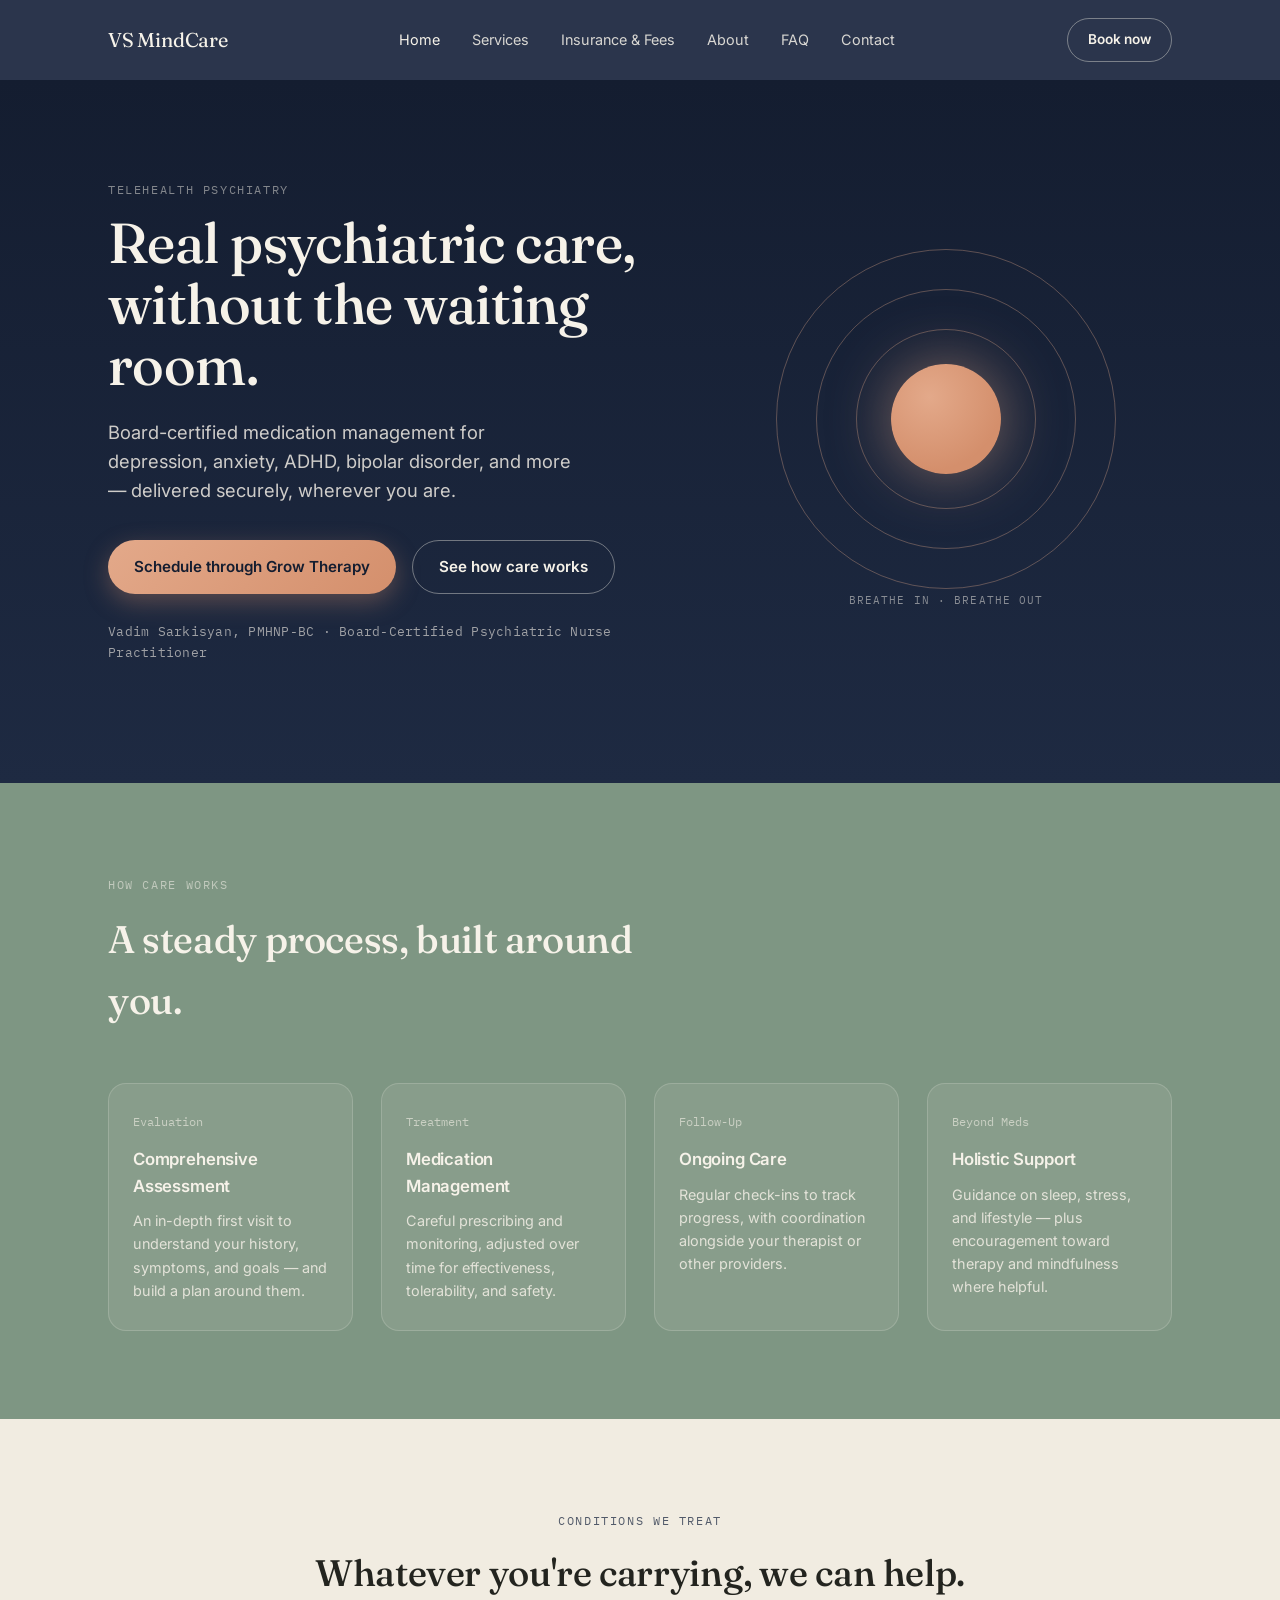
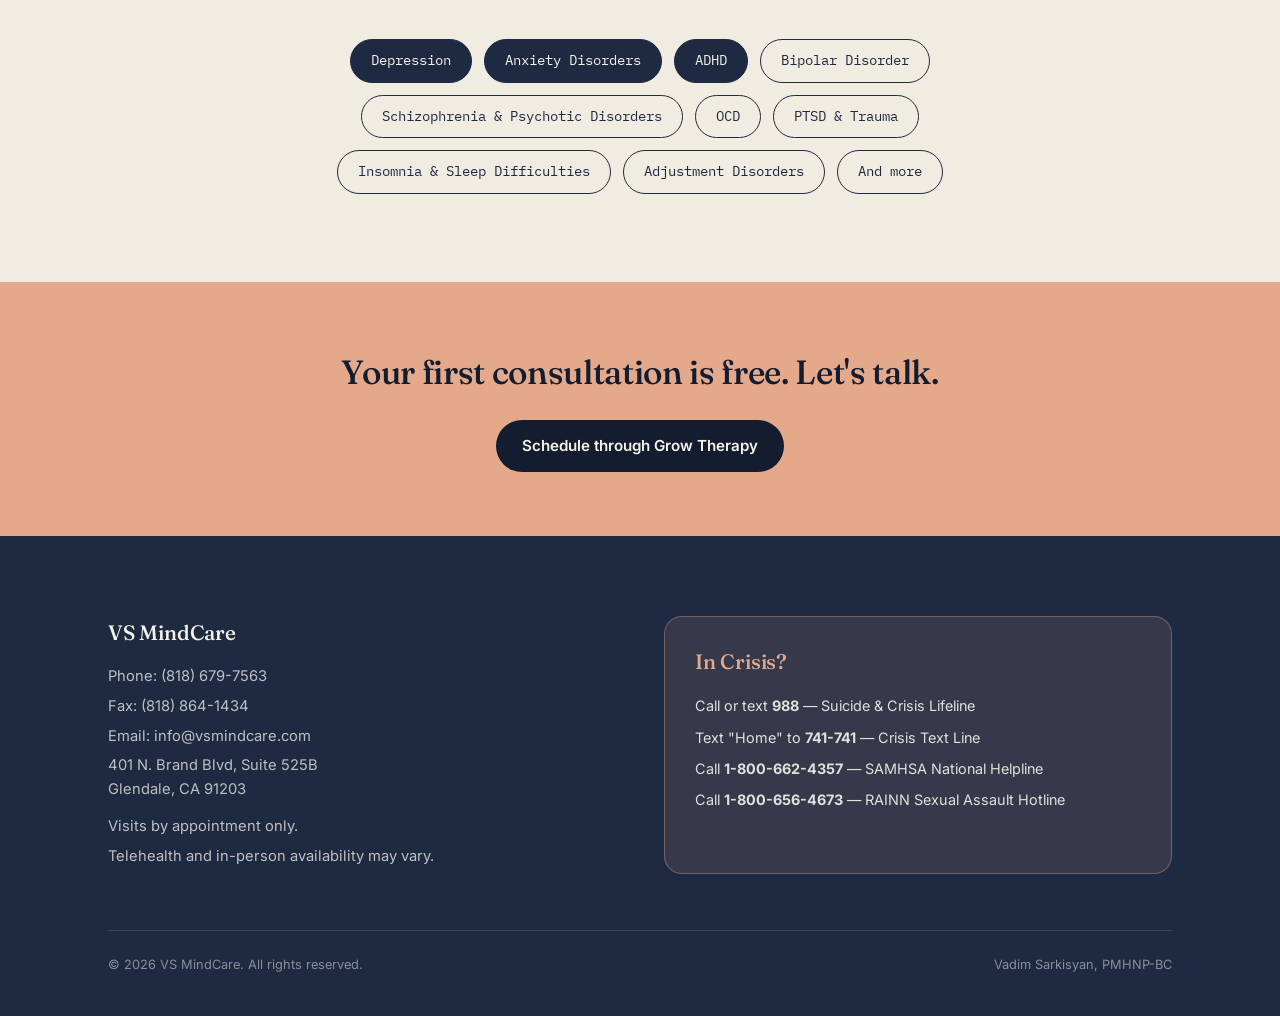
==== index.html @ 126676f8 "Label office email address" ====
<!DOCTYPE html>
<html lang="en">
<head>
<meta charset="UTF-8">
<meta name="viewport" content="width=device-width, initial-scale=1.0">
<title>VS MindCare | Telehealth Psychiatry with Vadim Sarkisyan, PMHNP-BC</title>
<meta name="description" content="Board-certified psychiatric care via telehealth. Medication management for depression, anxiety, ADHD, and bipolar disorder with Vadim Sarkisyan, PMHNP-BC.">
<link rel="preconnect" href="https://fonts.googleapis.com">
<link rel="preconnect" href="https://fonts.gstatic.com" crossorigin>
<link href="https://fonts.googleapis.com/css2?family=Fraunces:opsz,wght@9..144,300;9..144,400;9..144,500;9..144,600&family=Inter:wght@400;500;600&family=IBM+Plex+Mono:wght@400;500&display=swap" rel="stylesheet">
<link rel="stylesheet" href="style.css">
</head>
<body>

<header>
  <nav class="wrap">
    <a href="index.html" class="logo">VS MindCare</a>
    <ul class="nav-links">
      <li><a href="index.html" class="active">Home</a></li>
      <li><a href="services.html">Services</a></li>
      <li><a href="insurance.html">Insurance &amp; Fees</a></li>
      <li><a href="about.html">About</a></li>
      <li><a href="faq.html">FAQ</a></li>
      <li><a href="contact.html">Contact</a></li>
    </ul>
    <div class="nav-cta">
      <a href="https://growtherapy.com/provider/cqn00bst01gd/vadim-sarkisyan" target="_blank" rel="noopener noreferrer" class="btn btn-ghost" style="padding:10px 20px;font-size:0.85rem;">Book now</a>
      <button class="nav-toggle" aria-label="Toggle menu">☰</button>
    </div>
  </nav>
  <div class="mobile-nav">
    <a href="index.html">Home</a>
    <a href="services.html">Services</a>
    <a href="insurance.html">Insurance &amp; Fees</a>
    <a href="about.html">About</a>
    <a href="faq.html">FAQ</a>
    <a href="contact.html">Contact</a>
  </div>
</header>

<section class="hero">
  <div class="wrap">
    <div>
      <span class="eyebrow" style="color:rgba(246,242,233,0.65);">Telehealth Psychiatry</span>
      <h1>Real psychiatric care, without the waiting room.</h1>
      <p class="sub">Board-certified medication management for depression, anxiety, ADHD, bipolar disorder, and more — delivered securely, wherever you are.</p>
      <div class="cta-row">
        <a href="https://growtherapy.com/provider/cqn00bst01gd/vadim-sarkisyan" target="_blank" rel="noopener noreferrer" class="btn btn-primary">Schedule through Grow Therapy</a>
        <a href="services.html" class="btn btn-ghost">See how care works</a>
      </div>
      <div class="credential-line">Vadim Sarkisyan, PMHNP-BC · Board-Certified Psychiatric Nurse Practitioner</div>
    </div>
    <div class="breathe-wrap">
      <div class="breathe-ring r3"></div>
      <div class="breathe-ring r2"></div>
      <div class="breathe-ring r1"></div>
      <div class="breathe-core"></div>
      <div class="breathe-label">Breathe in · Breathe out</div>
    </div>
  </div>
</section>

<section class="services">
  <div class="wrap">
    <span class="eyebrow">How Care Works</span>
    <h2>A steady process, built around you.</h2>
    <div class="service-grid">
      <div class="service-card">
        <span class="num">Evaluation</span>
        <h3>Comprehensive Assessment</h3>
        <p>An in-depth first visit to understand your history, symptoms, and goals — and build a plan around them.</p>
      </div>
      <div class="service-card">
        <span class="num">Treatment</span>
        <h3>Medication Management</h3>
        <p>Careful prescribing and monitoring, adjusted over time for effectiveness, tolerability, and safety.</p>
      </div>
      <div class="service-card">
        <span class="num">Follow-Up</span>
        <h3>Ongoing Care</h3>
        <p>Regular check-ins to track progress, with coordination alongside your therapist or other providers.</p>
      </div>
      <div class="service-card">
        <span class="num">Beyond Meds</span>
        <h3>Holistic Support</h3>
        <p>Guidance on sleep, stress, and lifestyle — plus encouragement toward therapy and mindfulness where helpful.</p>
      </div>
    </div>
  </div>
</section>

<section class="conditions">
  <div class="wrap">
    <span class="eyebrow">Conditions We Treat</span>
    <h2>Whatever you're carrying, we can help.</h2>
    <div class="pill-cloud">
      <span class="pill filled">Depression</span>
      <span class="pill filled">Anxiety Disorders</span>
      <span class="pill filled">ADHD</span>
      <span class="pill">Bipolar Disorder</span>
      <span class="pill">Schizophrenia &amp; Psychotic Disorders</span>
      <span class="pill">OCD</span>
      <span class="pill">PTSD &amp; Trauma</span>
      <span class="pill">Insomnia &amp; Sleep Difficulties</span>
      <span class="pill">Adjustment Disorders</span>
      <span class="pill">And more</span>
    </div>
  </div>
</section>

<section class="cta-banner">
  <div class="wrap">
    <h2>Your first consultation is free. Let's talk.</h2>
    <a href="https://growtherapy.com/provider/cqn00bst01gd/vadim-sarkisyan" target="_blank" rel="noopener noreferrer" class="btn btn-primary" style="background:var(--indigo-deep);color:var(--cream);box-shadow:none;">Schedule through Grow Therapy</a>
  </div>
</section>

<footer>
  <div class="wrap">
    <div class="footer-grid">
      <div>
        <h3>VS MindCare</h3>
        <p>Phone: (818) 679-7563</p>
        <p>Fax: (818) 864-1434</p>
        <p>Email: info@vsmindcare.com</p>
        <p>401 N. Brand Blvd, Suite 525B<br>Glendale, CA 91203</p>
        <p style="margin-top:14px;">Visits by appointment only.</p>
        <p>Telehealth and in-person availability may vary.</p>
      </div>
      <div class="crisis-box">
        <h3>In Crisis?</h3>
        <p>Call or text <strong>988</strong> — Suicide &amp; Crisis Lifeline</p>
        <p>Text "Home" to <strong>741-741</strong> — Crisis Text Line</p>
        <p>Call <strong>1-800-662-4357</strong> — SAMHSA National Helpline</p>
        <p>Call <strong>1-800-656-4673</strong> — RAINN Sexual Assault Hotline</p>
      </div>
    </div>
    <div class="footer-bottom">
      <span>© 2026 VS MindCare. All rights reserved.</span>
      <span>Vadim Sarkisyan, PMHNP-BC</span>
    </div>
  </div>
</footer>

<script src="script.js?v=2"></script>
</body>
</html>
---- style.css ----
/* ===========================
   VS MindCare — shared styles
   =========================== */
:root{
  --indigo:#1E2A42;
  --indigo-deep:#141D30;
  --sage:#7E9683;
  --sage-light:#A9C1AE;
  --sand:#F1ECE1;
  --sand-deep:#E7DFCF;
  --peach:#E3A98A;
  --peach-deep:#D48F6C;
  --ink:#23241F;
  --cream:#F6F2E9;
  --serif:'Fraunces', serif;
  --sans:'Inter', sans-serif;
  --mono:'IBM Plex Mono', monospace;
}
*{margin:0;padding:0;box-sizing:border-box;}
html{scroll-behavior:smooth;}
body{font-family:var(--sans);color:var(--ink);background:var(--sand);line-height:1.6;}
img{max-width:100%;display:block;}
a{color:inherit;}
.eyebrow{font-family:var(--mono);font-size:0.72rem;letter-spacing:0.14em;text-transform:uppercase;opacity:0.75;margin-bottom:14px;display:inline-block;}
h1,h2,h3{font-family:var(--serif);font-weight:500;letter-spacing:-0.01em;}
.wrap{max-width:1120px;margin:0 auto;padding:0 28px;}
.page-hero{padding:64px 0 56px;background:linear-gradient(180deg,var(--indigo-deep) 0%,var(--indigo) 100%);color:var(--cream);}
.page-hero h1{font-size:clamp(2rem,4vw,2.8rem);margin-bottom:14px;}
.page-hero p{color:rgba(246,242,233,0.8);max-width:560px;}

.btn{display:inline-flex;align-items:center;gap:8px;font-family:var(--sans);font-weight:600;font-size:0.95rem;padding:14px 26px;border-radius:100px;border:none;cursor:pointer;text-decoration:none;transition:transform 0.2s ease, box-shadow 0.2s ease;}
.btn:hover{transform:translateY(-2px);}
.btn:focus-visible{outline:3px solid var(--sage-light);outline-offset:3px;}
.btn-primary{background:linear-gradient(135deg,var(--peach),var(--peach-deep));color:var(--indigo-deep);box-shadow:0 8px 24px rgba(212,143,108,0.35);}
.btn-ghost{background:transparent;border:1.5px solid rgba(246,242,233,0.4);color:var(--cream);}
.btn-ghost:hover{border-color:var(--cream);}
.btn-ghost-dark{background:transparent;border:1.5px solid var(--indigo);color:var(--indigo);}

/* ---------- NAV ---------- */
header{position:sticky;top:0;z-index:50;background:rgba(30,42,66,0.94);backdrop-filter:blur(10px);}
nav.wrap{display:flex;align-items:center;justify-content:space-between;padding:18px 28px;}
.logo{font-family:var(--serif);font-size:1.25rem;color:var(--cream);letter-spacing:-0.01em;text-decoration:none;}
.nav-links{display:flex;gap:32px;list-style:none;font-size:0.9rem;color:var(--cream);}
.nav-links a{opacity:0.85;transition:opacity 0.2s;text-decoration:none;}
.nav-links a:hover,.nav-links a.active{opacity:1;}
.nav-cta{display:flex;align-items:center;gap:20px;}
.nav-toggle{display:none;background:none;border:none;color:var(--cream);font-size:1.6rem;cursor:pointer;}
.mobile-nav{display:none;flex-direction:column;gap:0;background:var(--indigo-deep);}
.mobile-nav.open{display:flex;}
.mobile-nav a{color:var(--cream);text-decoration:none;padding:14px 28px;border-top:1px solid rgba(246,242,233,0.1);font-size:0.95rem;}
@media (max-width:820px){.nav-links{display:none;}.nav-toggle{display:block;}}

/* ---------- HERO (home) ---------- */
.hero{background:linear-gradient(180deg,var(--indigo-deep) 0%,var(--indigo) 100%);color:var(--cream);padding:96px 0 120px;position:relative;overflow:hidden;}
.hero .wrap{display:grid;grid-template-columns:1.1fr 0.9fr;gap:60px;align-items:center;}
.hero h1{font-size:clamp(2.4rem,4.4vw,3.6rem);line-height:1.08;margin-bottom:22px;}
.hero p.sub{font-size:1.15rem;color:rgba(246,242,233,0.82);max-width:480px;margin-bottom:34px;}
.hero .cta-row{display:flex;gap:16px;flex-wrap:wrap;margin-bottom:28px;}
.credential-line{font-family:var(--mono);font-size:0.8rem;color:rgba(246,242,233,0.6);letter-spacing:0.02em;}
.breathe-wrap{position:relative;height:380px;display:flex;align-items:center;justify-content:center;}
.breathe-ring{position:absolute;border-radius:50%;border:1px solid rgba(227,169,138,0.35);animation:breathe 8s ease-in-out infinite;}
.breathe-ring.r1{width:180px;height:180px;}
.breathe-ring.r2{width:260px;height:260px;animation-delay:0.4s;}
.breathe-ring.r3{width:340px;height:340px;animation-delay:0.8s;}
.breathe-core{width:110px;height:110px;border-radius:50%;background:radial-gradient(circle at 35% 30%,var(--peach),var(--peach-deep) 70%);box-shadow:0 0 60px rgba(227,169,138,0.5);animation:core-pulse 8s ease-in-out infinite;position:relative;z-index:2;}
.breathe-label{position:absolute;bottom:0;left:50%;transform:translateX(-50%);font-family:var(--mono);font-size:0.7rem;letter-spacing:0.1em;color:rgba(246,242,233,0.5);text-transform:uppercase;}
@keyframes breathe{0%,100%{transform:scale(0.9);opacity:0.5;}50%{transform:scale(1.08);opacity:1;}}
@keyframes core-pulse{0%,100%{transform:scale(0.92);}50%{transform:scale(1.05);}}
@media (prefers-reduced-motion:reduce){.breathe-ring,.breathe-core{animation:none;}}
@media (max-width:900px){.hero .wrap{grid-template-columns:1fr;}.breathe-wrap{height:260px;order:-1;}}

/* ---------- SERVICES ---------- */
.services{background:var(--sage);color:var(--cream);padding:88px 0;}
.services .eyebrow{color:rgba(246,242,233,0.75);}
.services h2{font-size:clamp(1.8rem,3vw,2.4rem);max-width:560px;margin-bottom:52px;}
.service-grid{display:grid;grid-template-columns:repeat(4,1fr);gap:28px;}
.service-card{background:rgba(246,242,233,0.08);border:1px solid rgba(246,242,233,0.18);border-radius:18px;padding:28px 24px;}
.service-card .num{font-family:var(--mono);font-size:0.75rem;opacity:0.6;margin-bottom:14px;display:block;}
.service-card h3{font-size:1.05rem;font-weight:600;font-family:var(--sans);margin-bottom:10px;}
.service-card p{font-size:0.9rem;color:rgba(246,242,233,0.82);}
@media (max-width:900px){.service-grid{grid-template-columns:1fr 1fr;}}
@media (max-width:560px){.service-grid{grid-template-columns:1fr;}}

/* ---------- CONDITIONS ---------- */
.conditions{padding:88px 0;text-align:center;}
.conditions .eyebrow{color:var(--indigo);}
.conditions h2{font-size:clamp(1.8rem,3vw,2.3rem);margin-bottom:36px;}
.pill-cloud{display:flex;flex-wrap:wrap;gap:12px;justify-content:center;max-width:760px;margin:0 auto;}
.pill{font-family:var(--mono);font-size:0.85rem;padding:10px 20px;border-radius:100px;border:1px solid var(--indigo);color:var(--indigo);background:transparent;text-decoration:none;}
.pill.filled{background:var(--indigo);color:var(--cream);}

/* ---------- INSURANCE ---------- */
.insurance{background:var(--sand-deep);padding:88px 0;}
.insurance-grid{display:grid;grid-template-columns:1.3fr 1fr;gap:56px;align-items:start;}
.insurance h2{font-size:clamp(1.8rem,3vw,2.3rem);margin-bottom:18px;}
.insurance .eyebrow{color:var(--indigo);}
.insurance p.lead{max-width:480px;margin-bottom:32px;color:#4a4a42;}
.logo-grid{display:grid;grid-template-columns:repeat(4,1fr);gap:20px;align-items:center;margin-bottom:20px;}
.logo-grid img{filter:grayscale(1);opacity:0.7;transition:opacity 0.2s, filter 0.2s;}
.logo-grid img:hover{filter:none;opacity:1;}
.fee-card{background:var(--cream);border-radius:20px;padding:36px;box-shadow:0 10px 40px rgba(30,42,66,0.08);}
.fee-card h3{font-size:1.1rem;margin-bottom:22px;font-family:var(--serif);}
.fee-row{display:flex;justify-content:space-between;align-items:baseline;padding:12px 0;border-bottom:1px solid var(--sand-deep);}
.fee-row:last-child{border-bottom:none;}
.fee-label{font-size:0.9rem;color:#4a4a42;}
.fee-price{font-family:var(--mono);font-weight:500;color:var(--indigo);}
.verify-link{display:inline-block;margin-top:24px;font-size:0.9rem;font-weight:600;color:var(--peach-deep);text-decoration:underline;text-underline-offset:3px;}
@media (max-width:860px){.insurance-grid{grid-template-columns:1fr;}.logo-grid{grid-template-columns:repeat(4,1fr);}}

/* ---------- ABOUT ---------- */
.about{padding:96px 0;background:var(--sand);}
.about-grid{display:grid;grid-template-columns:0.8fr 1.2fr;gap:64px;align-items:start;}
.about-portrait{border-radius:22px;overflow:hidden;box-shadow:0 20px 50px rgba(30,42,66,0.15);}
.about h2{font-size:clamp(1.8rem,3vw,2.3rem);margin-bottom:8px;}
.about .eyebrow{color:var(--indigo);}
.about-intro{color:#4a4a42;margin-bottom:36px;max-width:560px;}
.timeline{border-left:2px solid var(--sage-light);padding-left:28px;}
.timeline-item{position:relative;margin-bottom:30px;}
.timeline-item::before{content:'';position:absolute;left:-33px;top:5px;width:10px;height:10px;border-radius:50%;background:var(--peach-deep);}
.timeline-date{font-family:var(--mono);font-size:0.78rem;color:var(--peach-deep);margin-bottom:4px;display:block;}
.timeline-item h4{font-family:var(--sans);font-weight:600;font-size:0.98rem;margin-bottom:4px;}
.timeline-item p{font-size:0.9rem;color:#4a4a42;}
.values-grid{display:grid;grid-template-columns:1fr 1fr;gap:20px;margin-top:44px;}
.value-card{padding:20px 0;border-top:1px solid var(--sand-deep);}
.value-card h4{font-size:0.95rem;font-family:var(--sans);font-weight:600;margin-bottom:6px;color:var(--indigo);}
.value-card p{font-size:0.85rem;color:#5a5a50;}
@media (max-width:900px){.about-grid{grid-template-columns:1fr;}.values-grid{grid-template-columns:1fr;}}

/* ---------- FAQ ---------- */
.faq{background:var(--indigo-deep);color:var(--cream);padding:88px 0;}
.faq .eyebrow{color:rgba(246,242,233,0.7);}
.faq h2{font-size:clamp(1.8rem,3vw,2.3rem);margin-bottom:40px;}
.faq-list{max-width:760px;}
.faq-item{border-bottom:1px solid rgba(246,242,233,0.15);}
.faq-question{width:100%;text-align:left;background:none;border:none;padding:22px 4px;font-size:1.02rem;font-weight:500;font-family:var(--sans);color:var(--cream);cursor:pointer;display:flex;justify-content:space-between;align-items:center;}
.faq-icon{font-size:1.3rem;color:var(--peach);transition:transform 0.25s ease;margin-left:16px;}
.faq-item.open .faq-icon{transform:rotate(45deg);}
.faq-answer{max-height:0;overflow:hidden;transition:max-height 0.3s ease;padding:0 4px;}
.faq-answer p{padding-bottom:22px;color:rgba(246,242,233,0.75);font-size:0.93rem;max-width:640px;}
.edit-flag{color:var(--peach);font-weight:600;}

/* ---------- CTA BANNER ---------- */
.cta-banner{background:var(--peach);color:var(--indigo-deep);padding:64px 0;text-align:center;}
.cta-banner h2{font-size:clamp(1.6rem,3vw,2.1rem);margin-bottom:20px;}

/* ---------- FOOTER / CRISIS ---------- */
footer{background:var(--indigo);color:var(--cream);padding:80px 0 40px;}
.footer-grid{display:grid;grid-template-columns:1fr 1fr;gap:48px;margin-bottom:56px;}
footer h3{font-family:var(--serif);font-size:1.3rem;margin-bottom:16px;}
footer p{font-size:0.92rem;color:rgba(246,242,233,0.75);margin-bottom:6px;}
.crisis-box{background:rgba(227,169,138,0.12);border:1px solid rgba(227,169,138,0.35);border-radius:18px;padding:28px 30px;}
.crisis-box h3{color:var(--peach);}
.crisis-box p{color:rgba(246,242,233,0.9);font-size:0.9rem;margin-bottom:8px;}
.footer-bottom{border-top:1px solid rgba(246,242,233,0.15);padding-top:24px;font-size:0.8rem;color:rgba(246,242,233,0.5);display:flex;justify-content:space-between;flex-wrap:wrap;gap:12px;}
@media (max-width:700px){.footer-grid{grid-template-columns:1fr;}}

/* ---------- CONTACT PAGE ---------- */
.contact-grid{display:grid;grid-template-columns:1fr 1fr;gap:48px;padding:88px 0;}
.contact-card{background:var(--cream);border-radius:20px;padding:36px;box-shadow:0 10px 40px rgba(30,42,66,0.08);}
.contact-card h3{font-family:var(--serif);margin-bottom:18px;}
.contact-card p{margin-bottom:10px;color:#4a4a42;}
@media (max-width:800px){.contact-grid{grid-template-columns:1fr;}}

.consultation-form{display:grid;gap:10px;margin-top:22px;}
.consultation-form label{font-size:0.86rem;font-weight:600;color:var(--indigo);margin-top:4px;}
.consultation-form input,.consultation-form select{width:100%;font:inherit;color:var(--ink);background:#fff;border:1px solid var(--sand-deep);border-radius:10px;padding:12px 14px;}
.consultation-form input:focus,.consultation-form select:focus{outline:3px solid rgba(126,150,131,0.25);border-color:var(--sage);}
.consultation-form .consent-row{display:flex;align-items:flex-start;gap:10px;font-weight:400;line-height:1.4;margin:8px 0;}
.consultation-form .consent-row input{width:auto;margin-top:4px;}
.consultation-form .btn{justify-self:start;margin-top:4px;}
.consultation-form .form-note{font-size:0.8rem;color:#5a5a50;margin-top:8px;}
.consultation-form .form-status{font-size:0.85rem;font-weight:600;color:var(--sage);min-height:1.3em;}
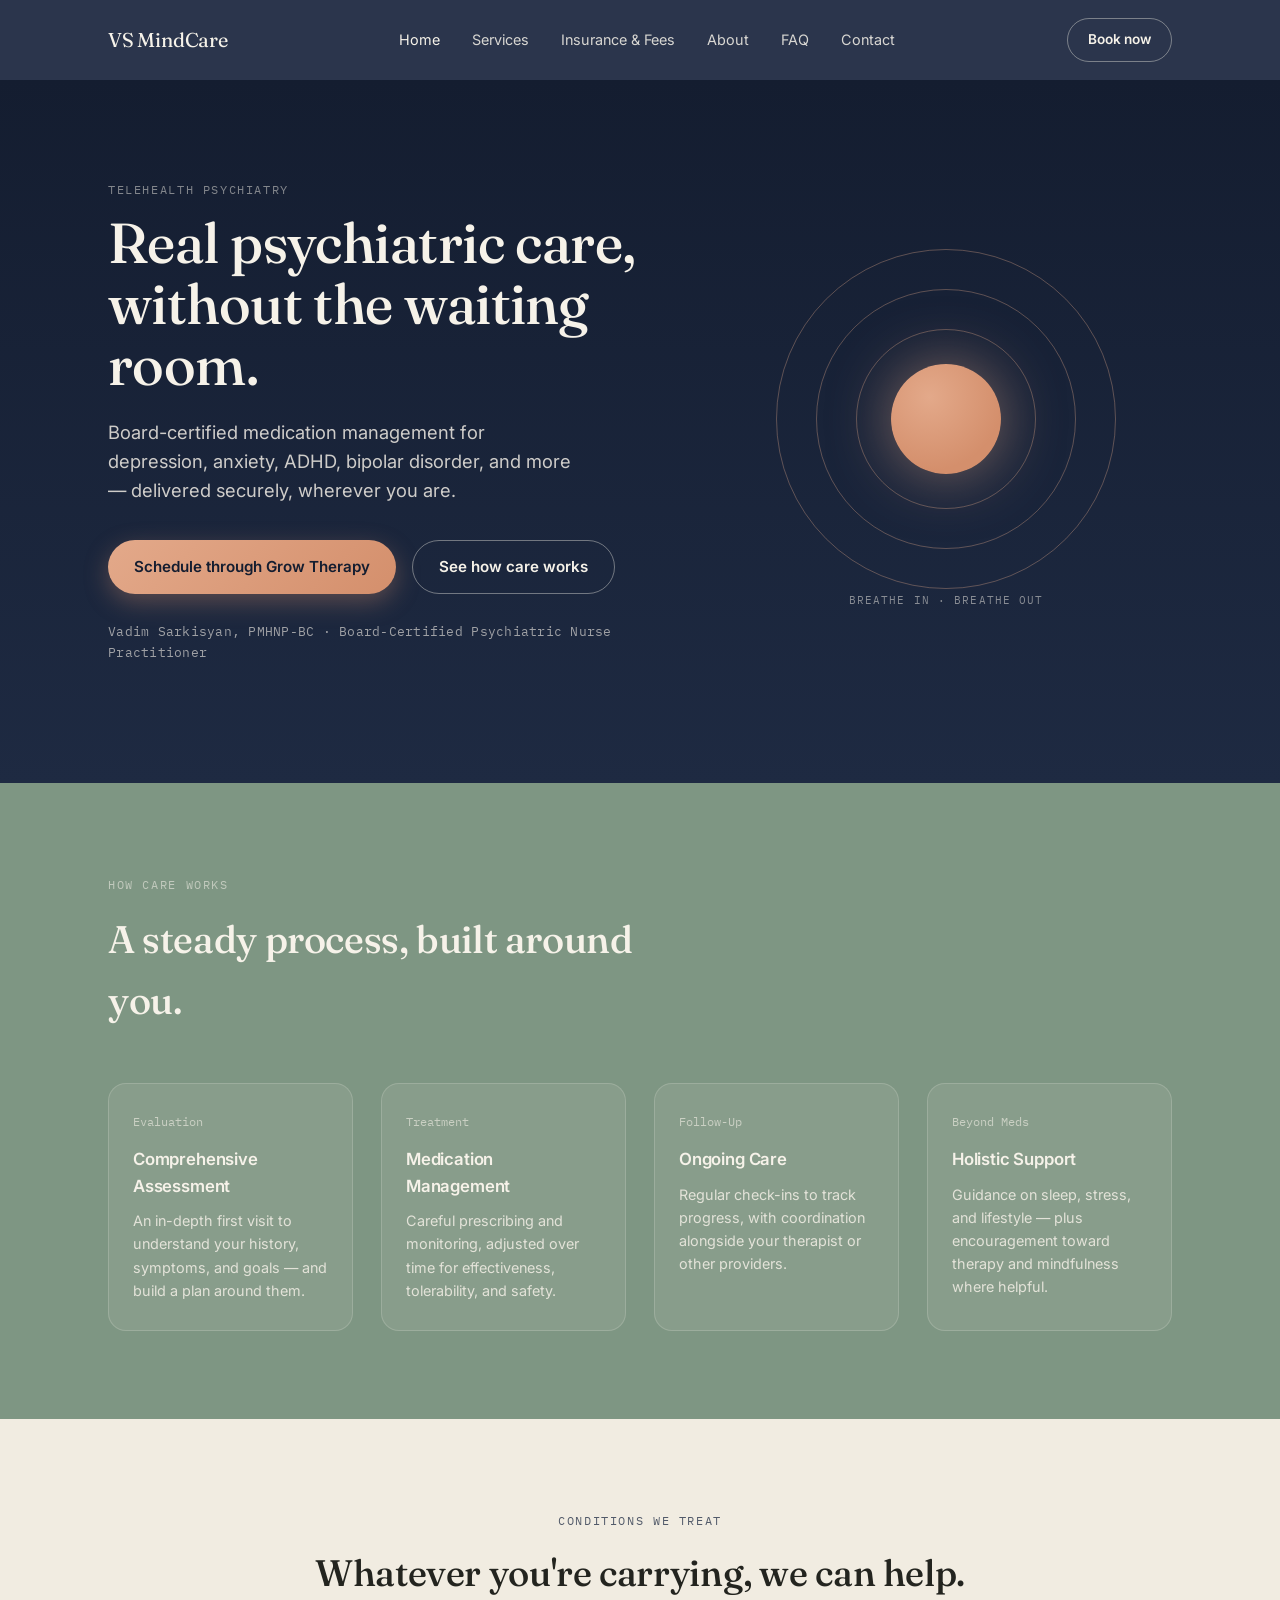
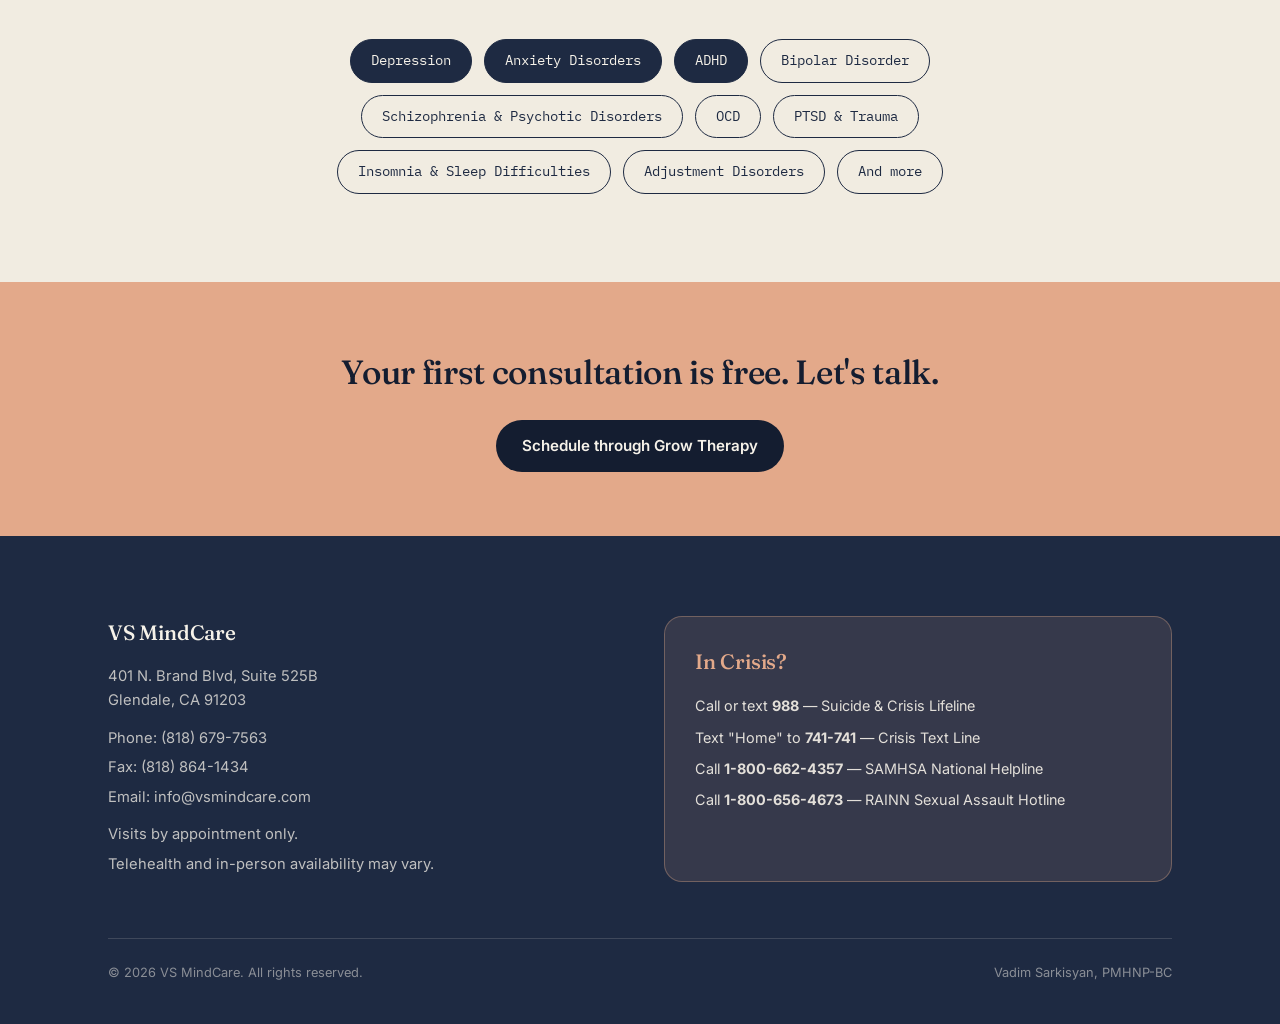
==== commit 635cd528: "Place office address first in footer" ====
--- a/index.html
+++ b/index.html
@@ -120,10 +120,10 @@
     <div class="footer-grid">
       <div>
         <h3>VS MindCare</h3>
-        <p>Phone: (818) 679-7563</p>
+        <p>401 N. Brand Blvd, Suite 525B<br>Glendale, CA 91203</p>
+        <p style="margin-top:14px;">Phone: (818) 679-7563</p>
         <p>Fax: (818) 864-1434</p>
         <p>Email: info@vsmindcare.com</p>
-        <p>401 N. Brand Blvd, Suite 525B<br>Glendale, CA 91203</p>
         <p style="margin-top:14px;">Visits by appointment only.</p>
         <p>Telehealth and in-person availability may vary.</p>
       </div>
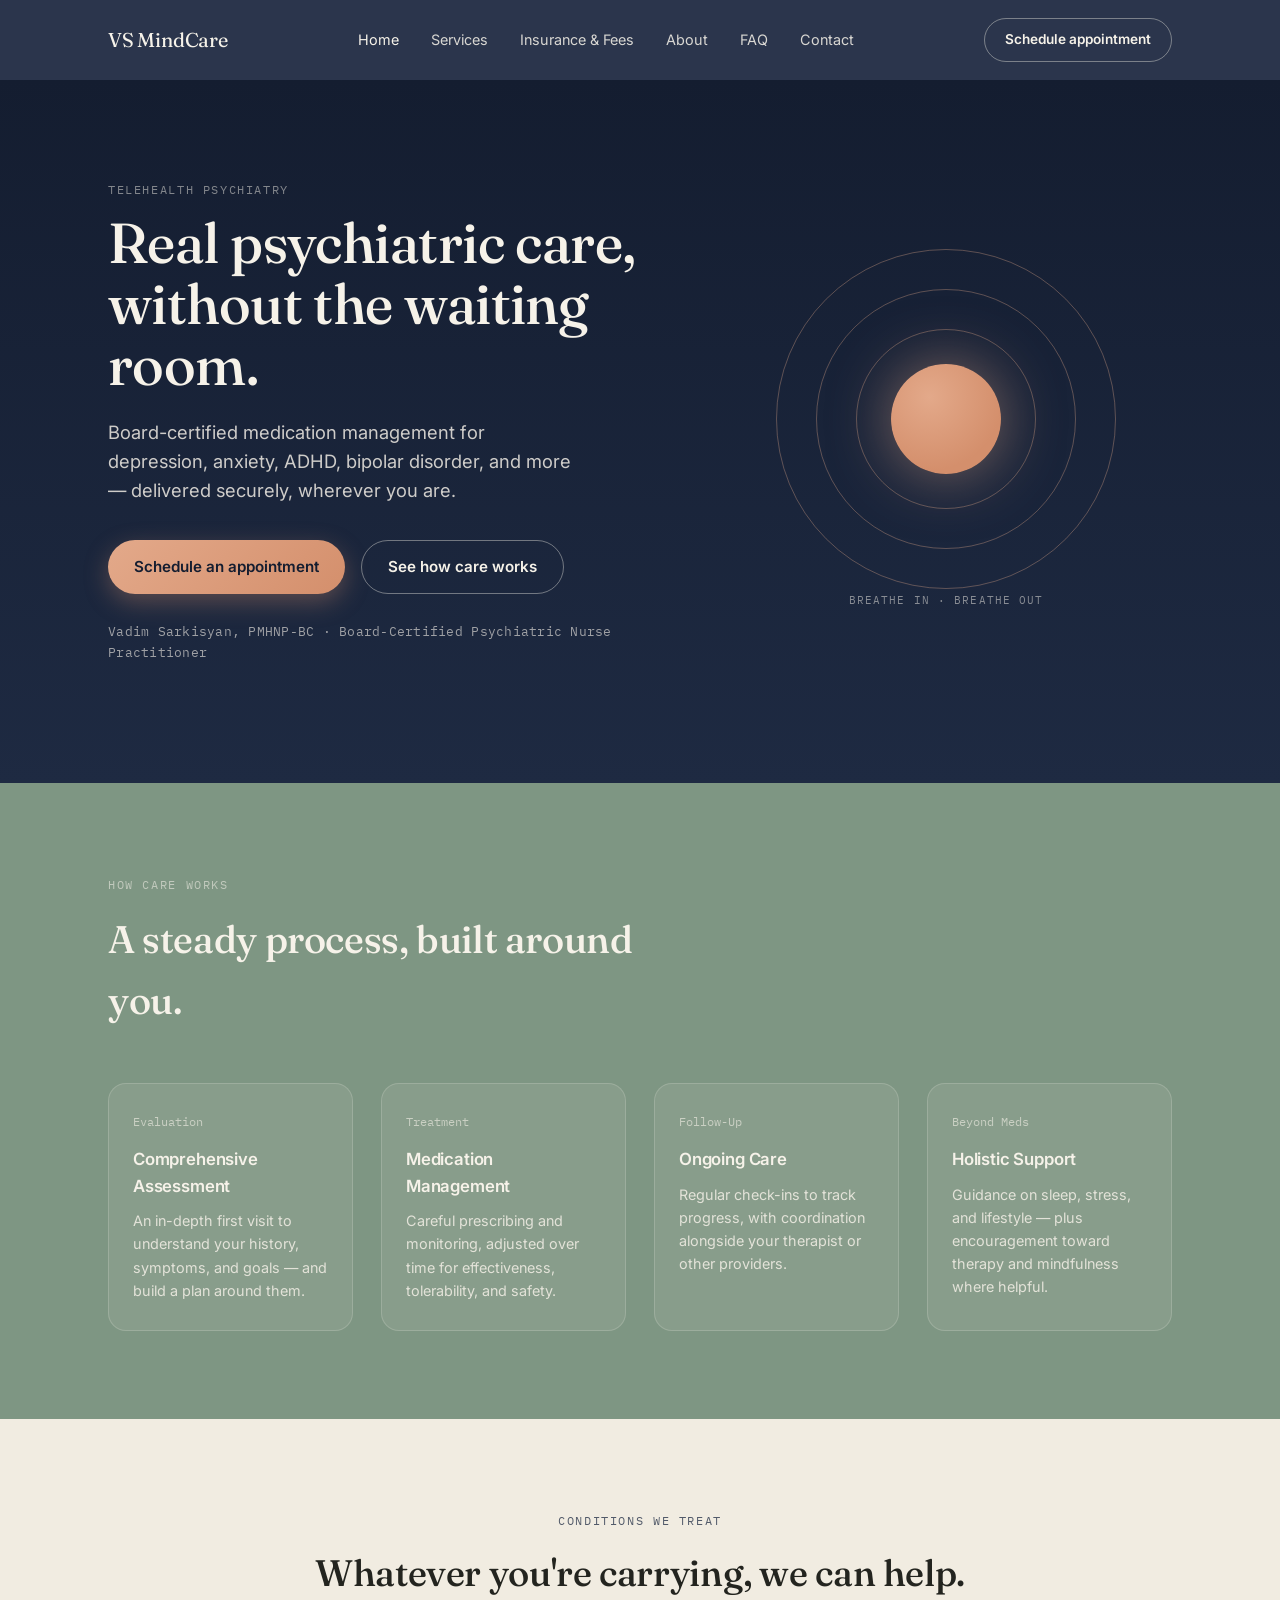
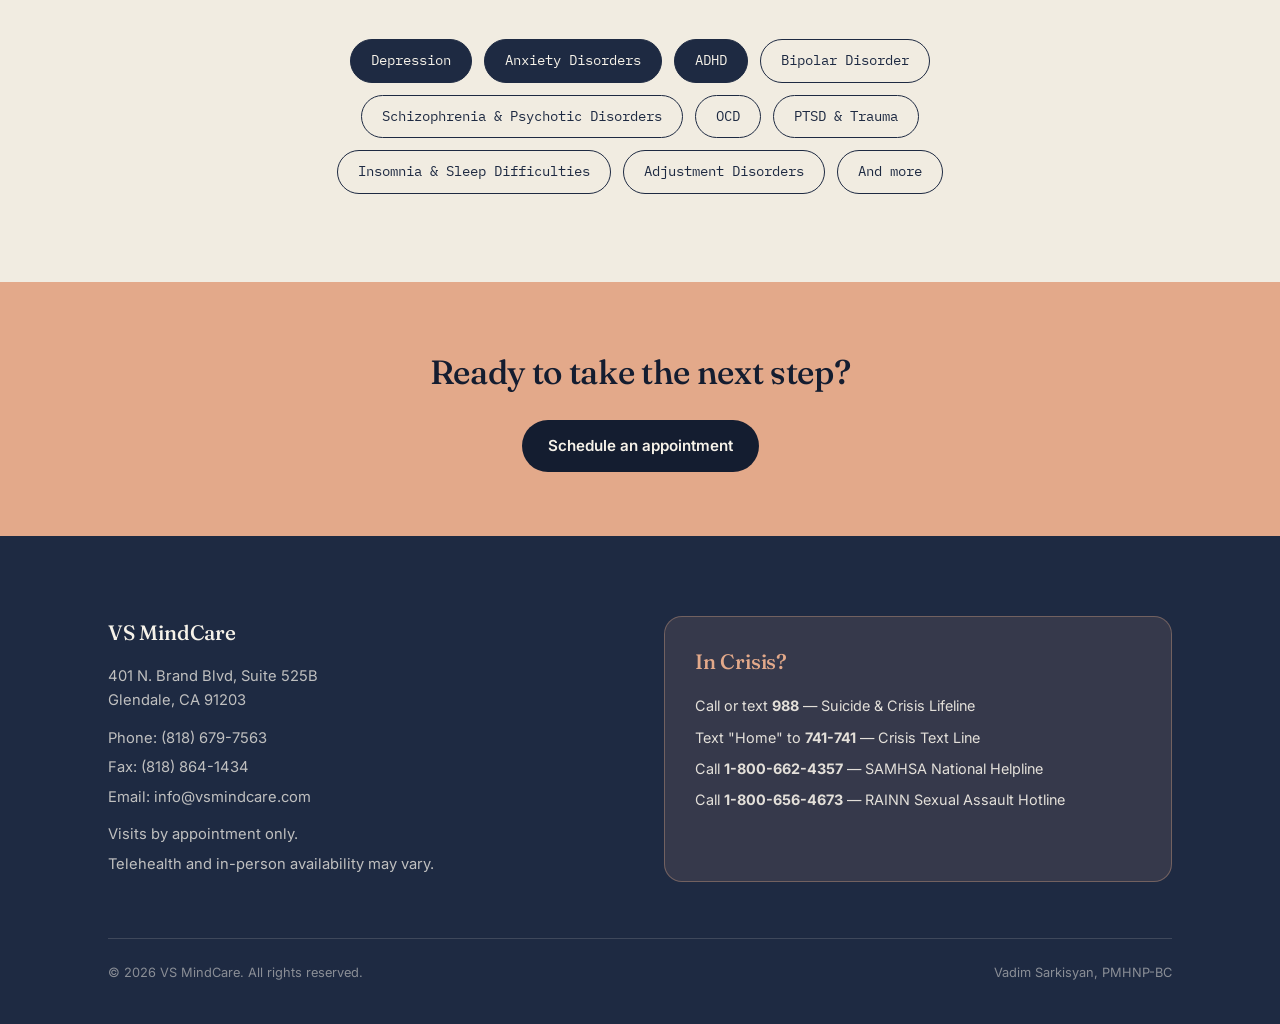
==== commit 918908a7: "Clarify Grow Therapy appointment booking" ====
--- a/index.html
+++ b/index.html
@@ -24,7 +24,7 @@
       <li><a href="contact.html">Contact</a></li>
     </ul>
     <div class="nav-cta">
-      <a href="https://growtherapy.com/provider/cqn00bst01gd/vadim-sarkisyan" target="_blank" rel="noopener noreferrer" class="btn btn-ghost" style="padding:10px 20px;font-size:0.85rem;">Book now</a>
+      <a href="https://growtherapy.com/provider/cqn00bst01gd/vadim-sarkisyan" target="_blank" rel="noopener noreferrer" class="btn btn-ghost" style="padding:10px 20px;font-size:0.85rem;">Schedule appointment</a>
       <button class="nav-toggle" aria-label="Toggle menu">☰</button>
     </div>
   </nav>
@@ -45,7 +45,7 @@
       <h1>Real psychiatric care, without the waiting room.</h1>
       <p class="sub">Board-certified medication management for depression, anxiety, ADHD, bipolar disorder, and more — delivered securely, wherever you are.</p>
       <div class="cta-row">
-        <a href="https://growtherapy.com/provider/cqn00bst01gd/vadim-sarkisyan" target="_blank" rel="noopener noreferrer" class="btn btn-primary">Schedule through Grow Therapy</a>
+        <a href="https://growtherapy.com/provider/cqn00bst01gd/vadim-sarkisyan" target="_blank" rel="noopener noreferrer" class="btn btn-primary">Schedule an appointment</a>
         <a href="services.html" class="btn btn-ghost">See how care works</a>
       </div>
       <div class="credential-line">Vadim Sarkisyan, PMHNP-BC · Board-Certified Psychiatric Nurse Practitioner</div>
@@ -110,8 +110,8 @@
 
 <section class="cta-banner">
   <div class="wrap">
-    <h2>Your first consultation is free. Let's talk.</h2>
-    <a href="https://growtherapy.com/provider/cqn00bst01gd/vadim-sarkisyan" target="_blank" rel="noopener noreferrer" class="btn btn-primary" style="background:var(--indigo-deep);color:var(--cream);box-shadow:none;">Schedule through Grow Therapy</a>
+    <h2>Ready to take the next step?</h2>
+    <a href="https://growtherapy.com/provider/cqn00bst01gd/vadim-sarkisyan" target="_blank" rel="noopener noreferrer" class="btn btn-primary" style="background:var(--indigo-deep);color:var(--cream);box-shadow:none;">Schedule an appointment</a>
   </div>
 </section>
 
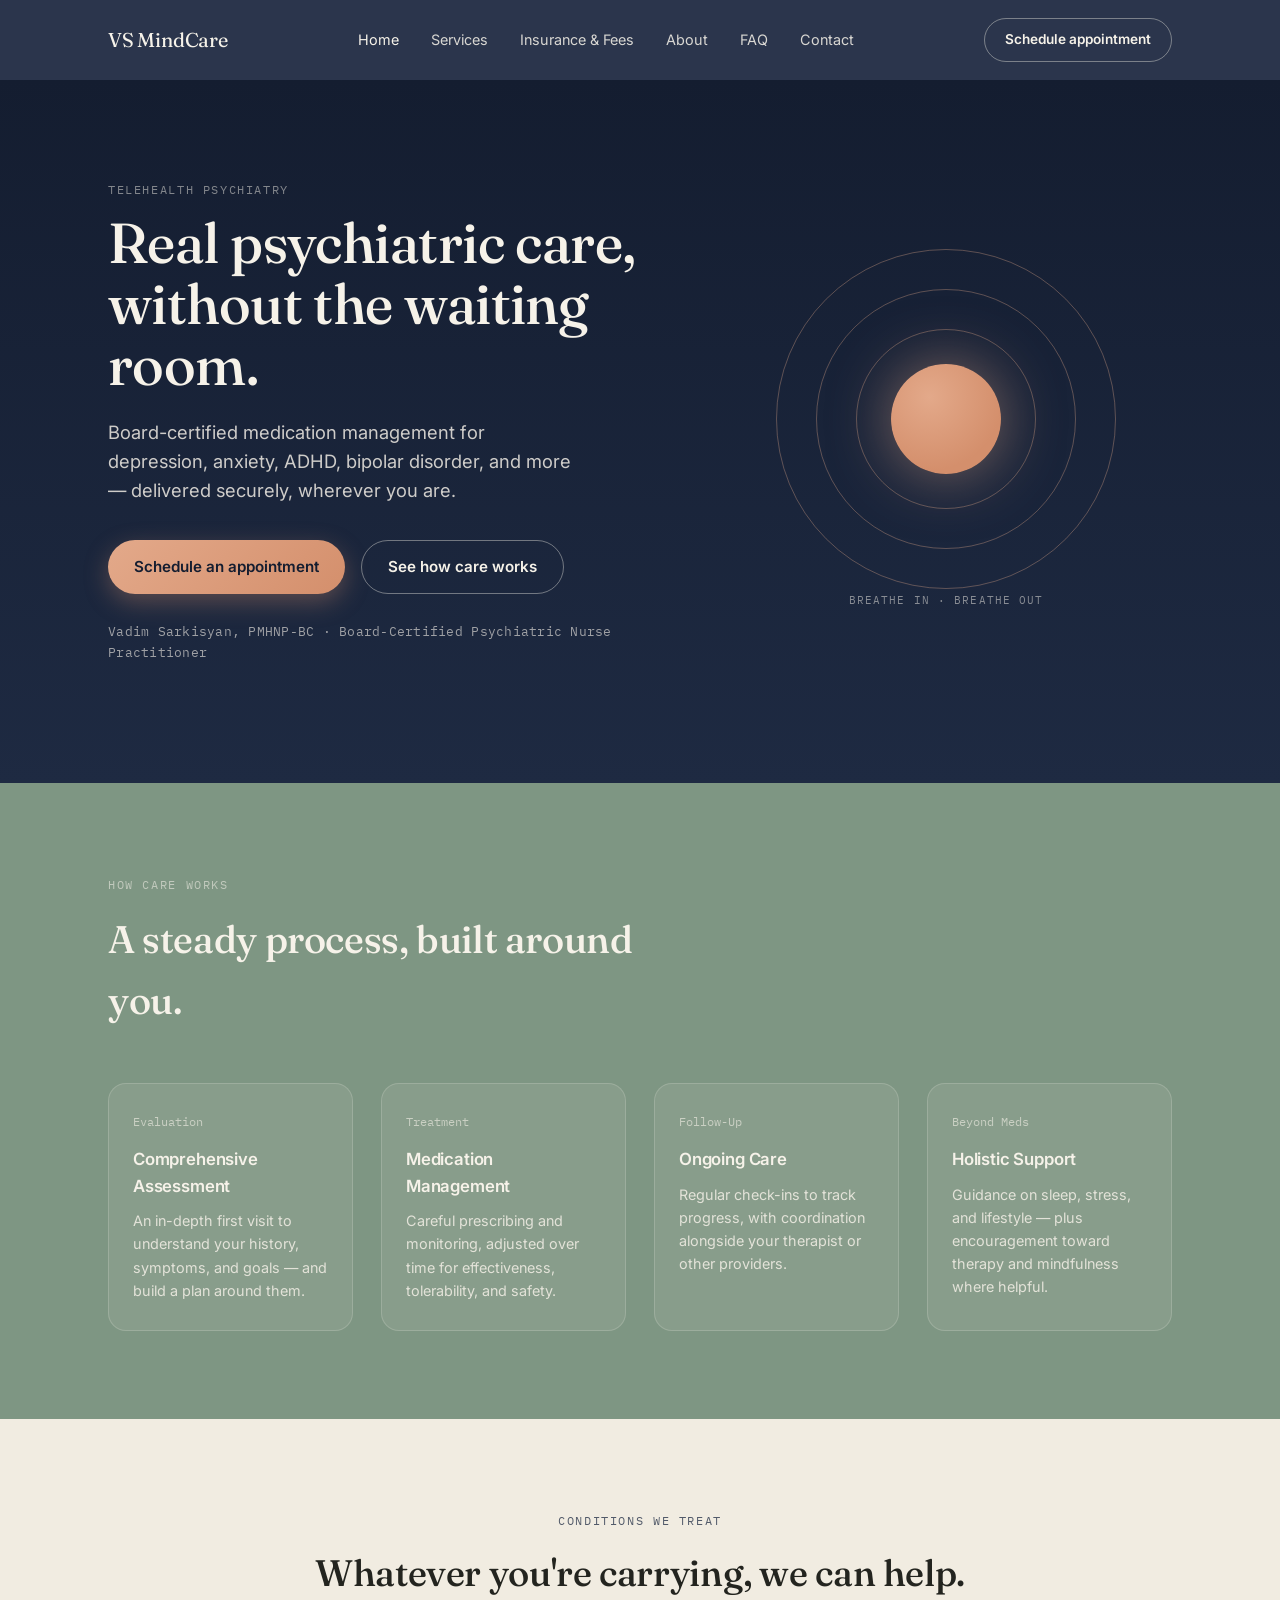
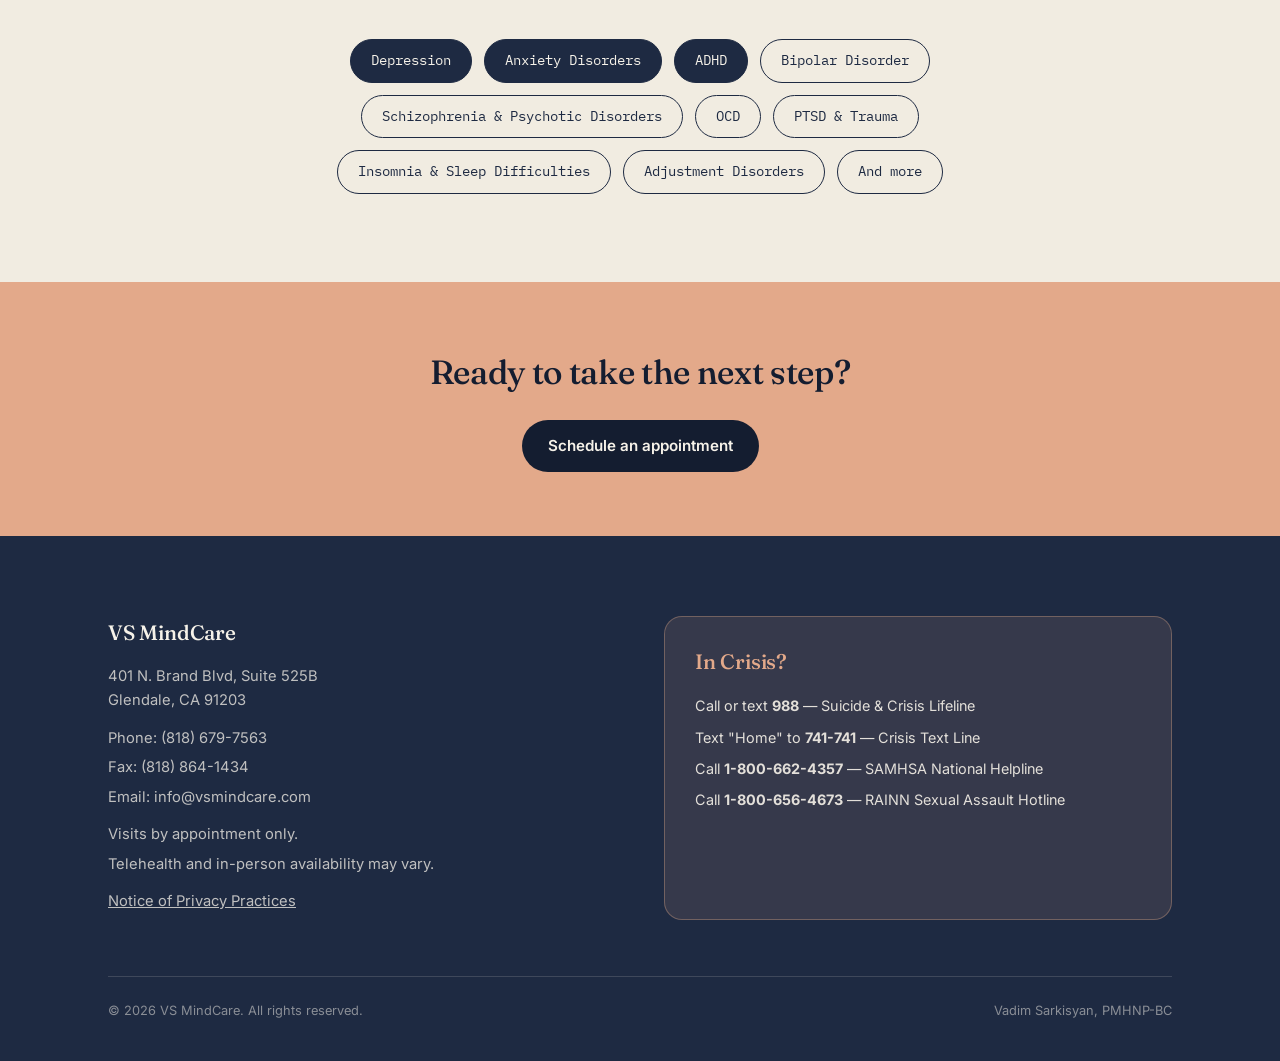
==== commit 24fa2862: "Link Notice of Privacy Practices in footer" ====
--- a/index.html
+++ b/index.html
@@ -126,6 +126,7 @@
         <p>Email: info@vsmindcare.com</p>
         <p style="margin-top:14px;">Visits by appointment only.</p>
         <p>Telehealth and in-person availability may vary.</p>
+        <p style="margin-top:14px;"><a href="notice-of-privacy-practices.html" style="text-decoration:underline;">Notice of Privacy Practices</a></p>
       </div>
       <div class="crisis-box">
         <h3>In Crisis?</h3>
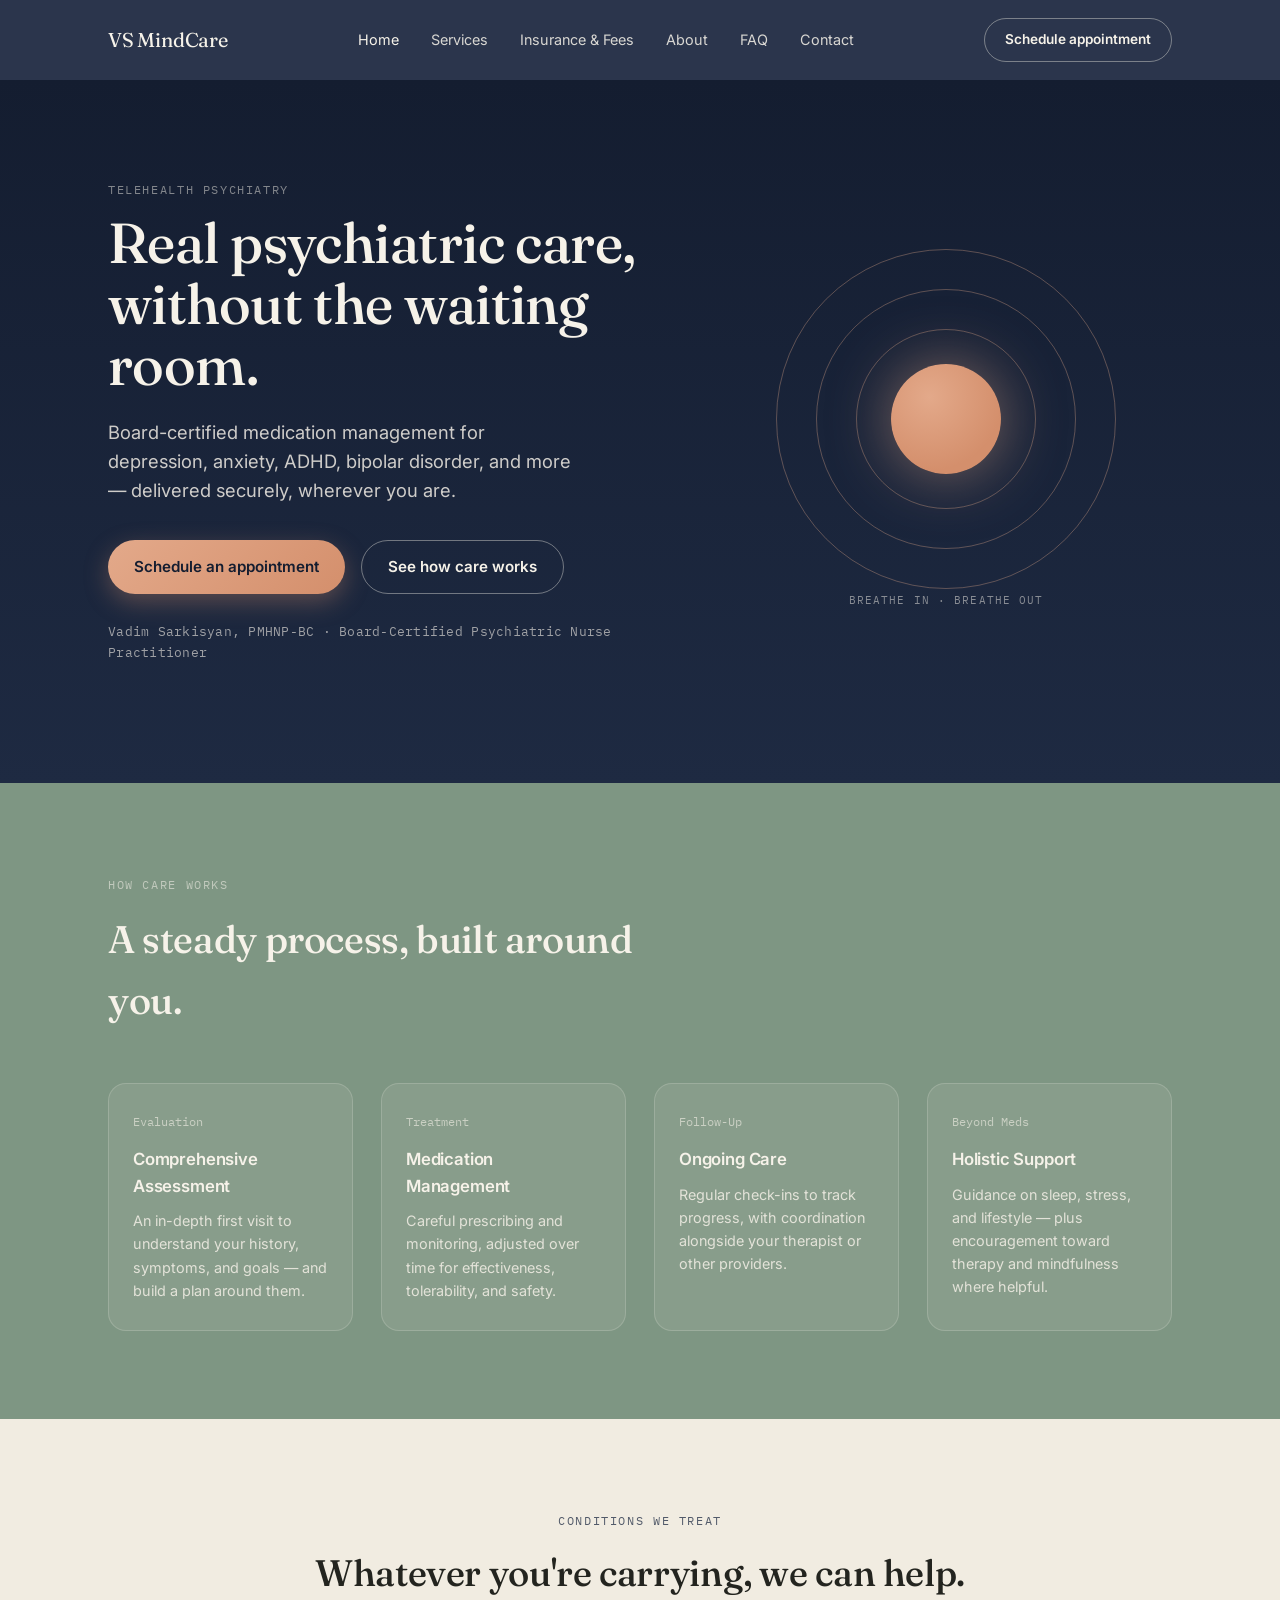
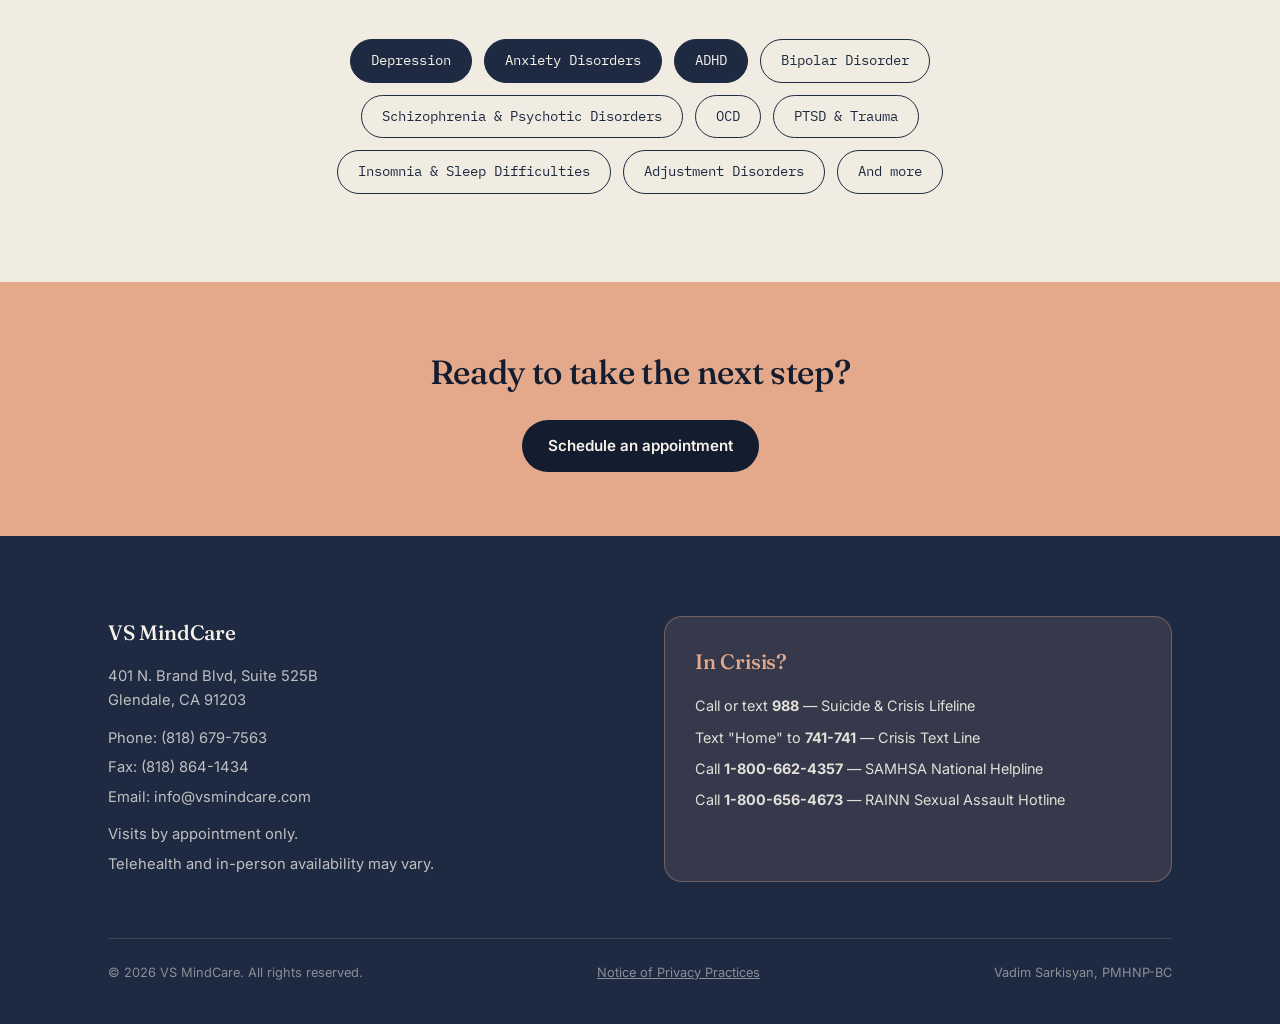
==== commit 4ac438ea: "Move privacy notice link beside copyright" ====
--- a/index.html
+++ b/index.html
@@ -126,7 +126,6 @@
         <p>Email: info@vsmindcare.com</p>
         <p style="margin-top:14px;">Visits by appointment only.</p>
         <p>Telehealth and in-person availability may vary.</p>
-        <p style="margin-top:14px;"><a href="notice-of-privacy-practices.html" style="text-decoration:underline;">Notice of Privacy Practices</a></p>
       </div>
       <div class="crisis-box">
         <h3>In Crisis?</h3>
@@ -138,6 +137,7 @@
     </div>
     <div class="footer-bottom">
       <span>© 2026 VS MindCare. All rights reserved.</span>
+      <span><a href="notice-of-privacy-practices.html" style="text-decoration:underline;">Notice of Privacy Practices</a></span>
       <span>Vadim Sarkisyan, PMHNP-BC</span>
     </div>
   </div>
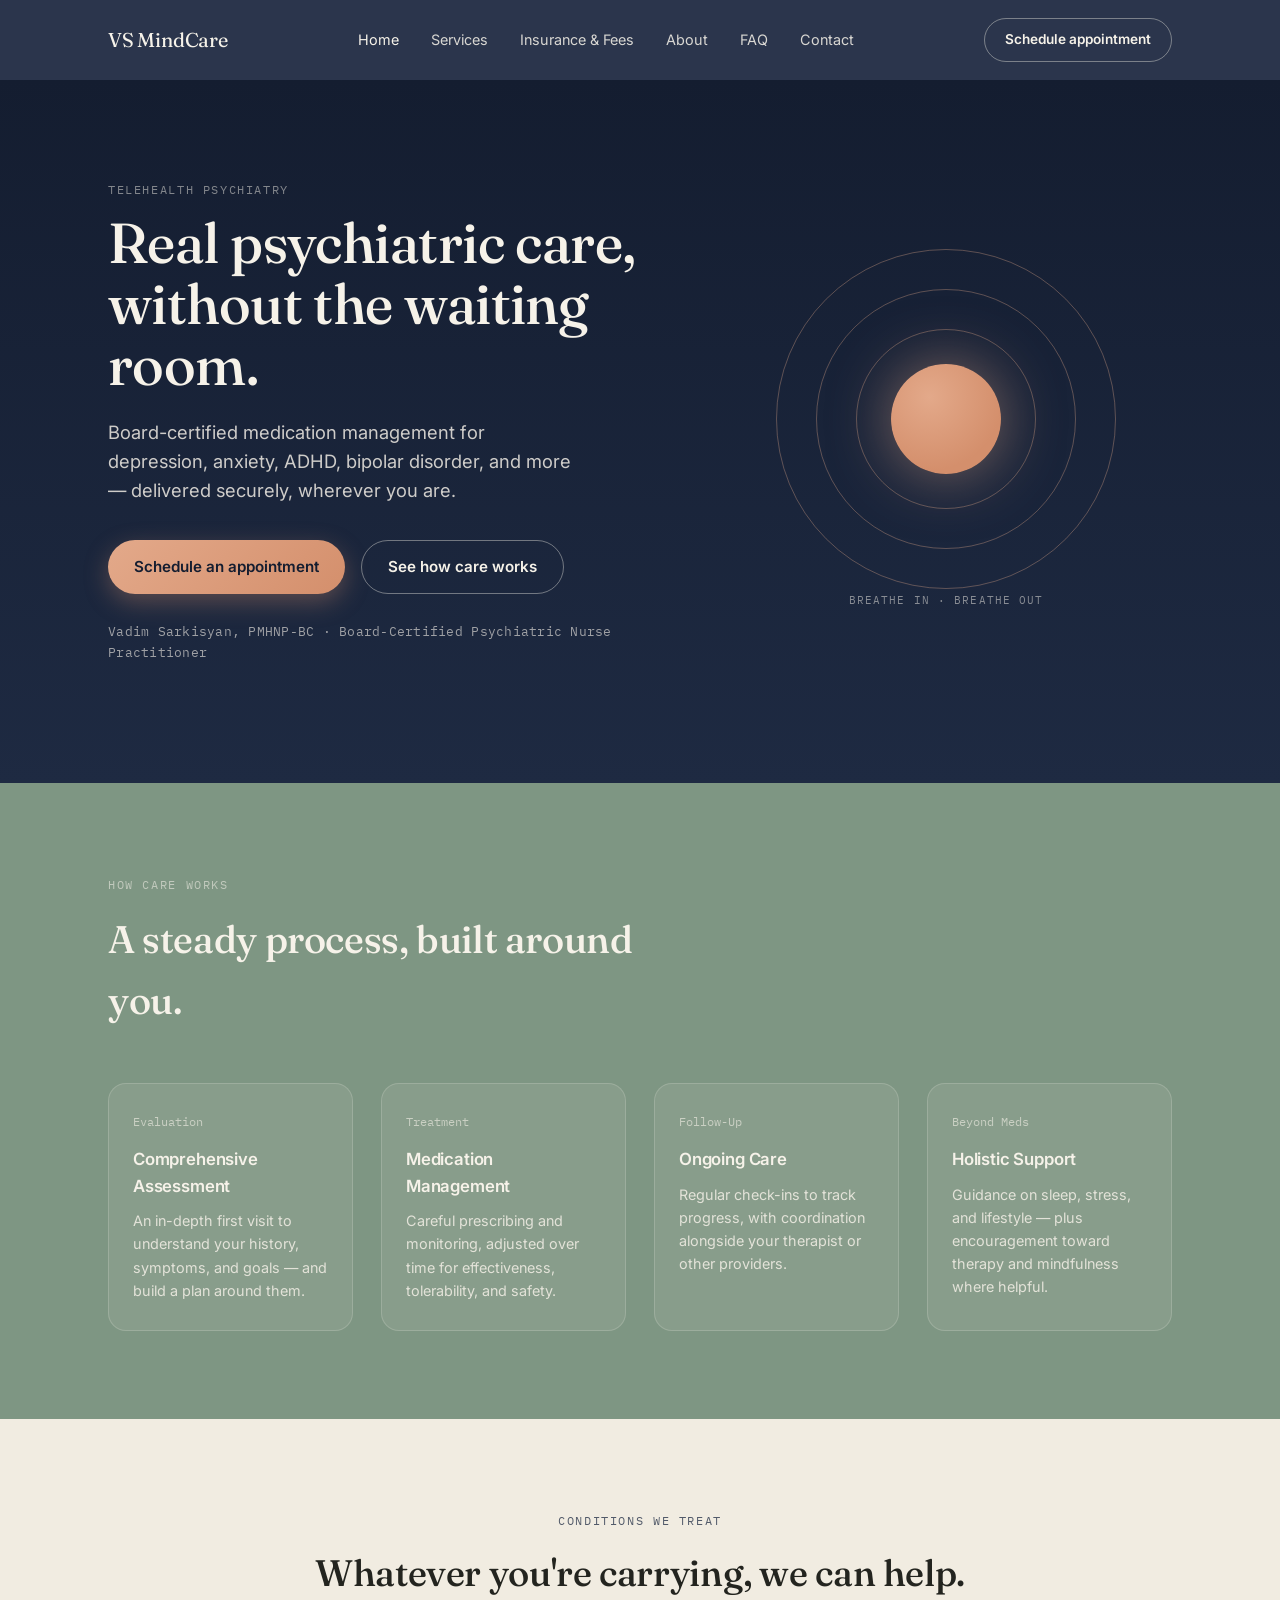
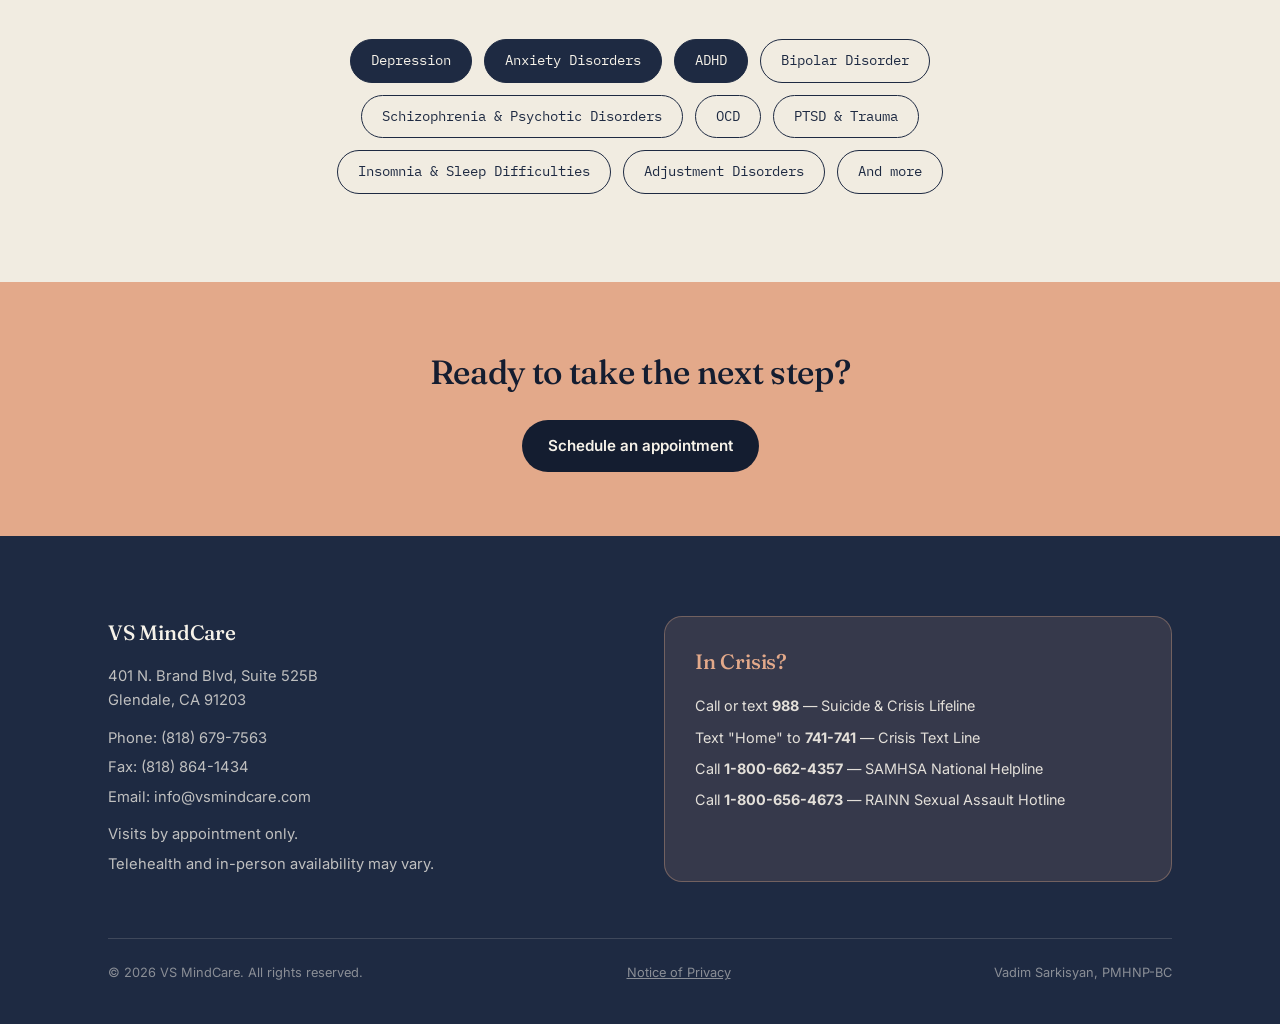
==== commit e28e6191: "Shorten privacy notice label" ====
--- a/index.html
+++ b/index.html
@@ -137,7 +137,7 @@
     </div>
     <div class="footer-bottom">
       <span>© 2026 VS MindCare. All rights reserved.</span>
-      <span><a href="notice-of-privacy-practices.html" style="text-decoration:underline;">Notice of Privacy Practices</a></span>
+      <span><a href="notice-of-privacy-practices.html" style="text-decoration:underline;">Notice of Privacy</a></span>
       <span>Vadim Sarkisyan, PMHNP-BC</span>
     </div>
   </div>
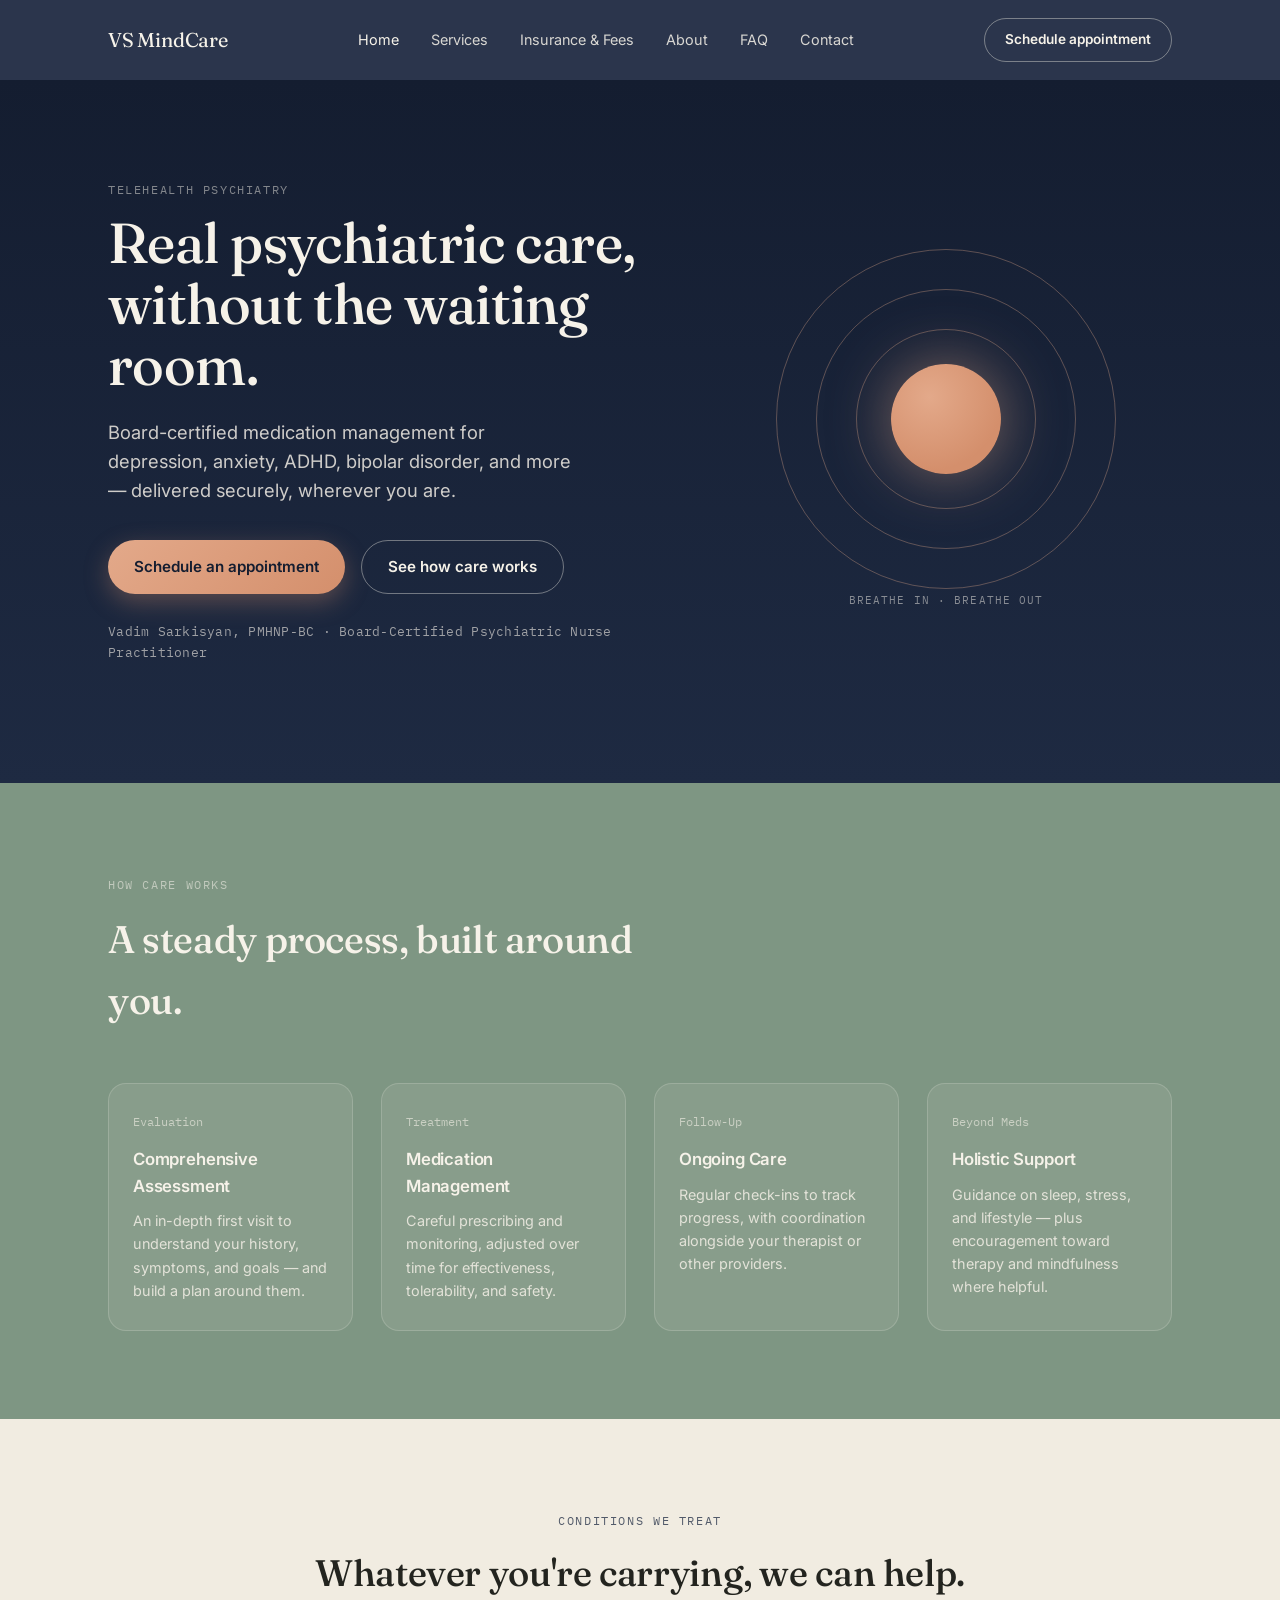
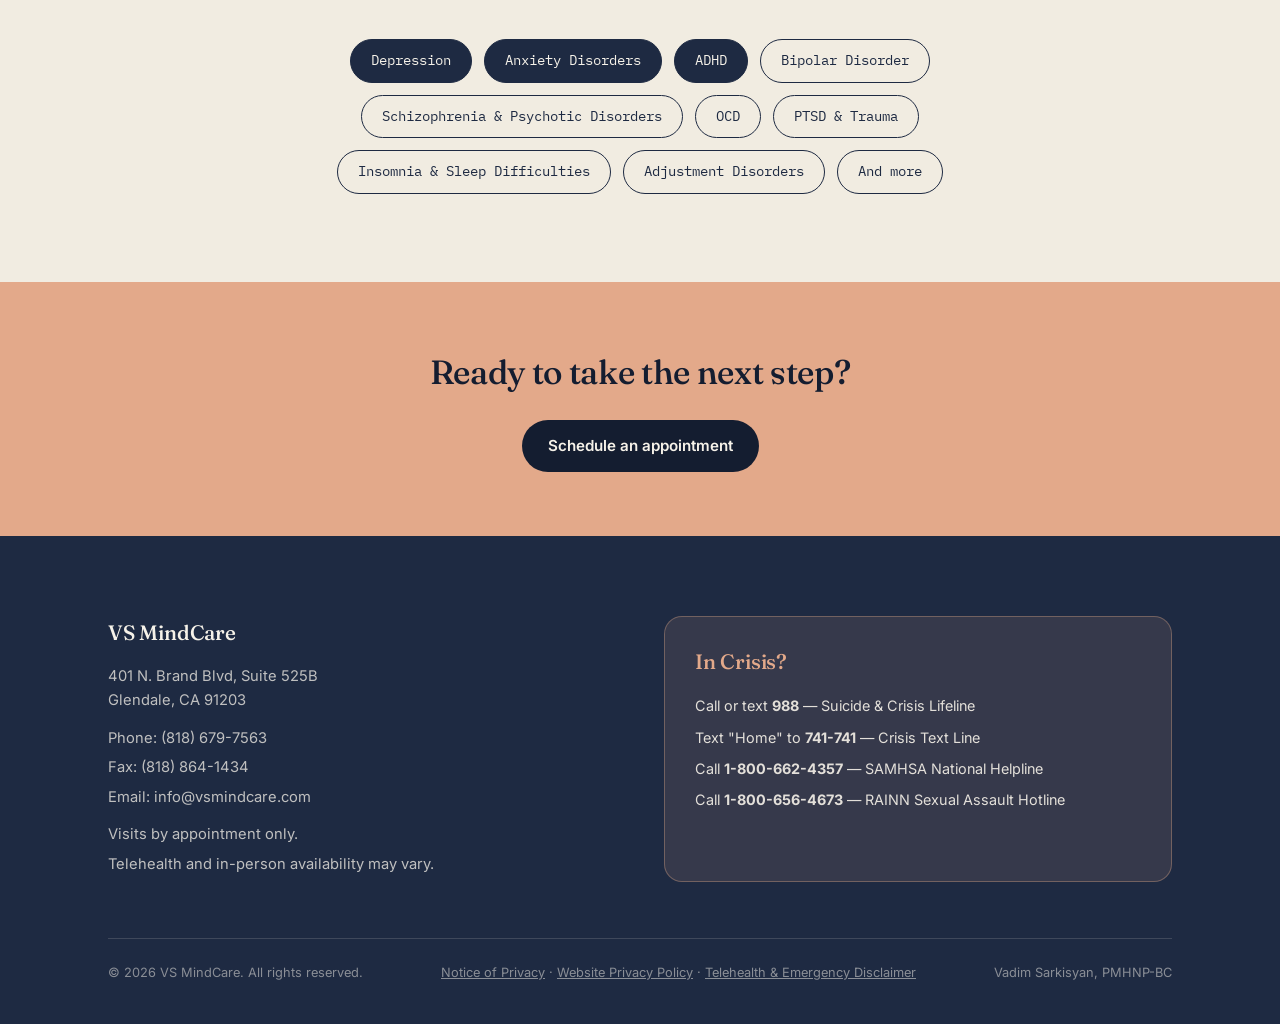
==== commit fe05b05d: "Add website privacy and telehealth disclaimer links" ====
--- a/index.html
+++ b/index.html
@@ -137,7 +137,7 @@
     </div>
     <div class="footer-bottom">
       <span>© 2026 VS MindCare. All rights reserved.</span>
-      <span><a href="notice-of-privacy-practices.html" style="text-decoration:underline;">Notice of Privacy</a></span>
+      <span><a href="notice-of-privacy-practices.html" style="text-decoration:underline;">Notice of Privacy</a> · <a href="website-privacy-policy.html" style="text-decoration:underline;">Website Privacy Policy</a> · <a href="telehealth-emergency-disclaimer.html" style="text-decoration:underline;">Telehealth &amp; Emergency Disclaimer</a></span>
       <span>Vadim Sarkisyan, PMHNP-BC</span>
     </div>
   </div>
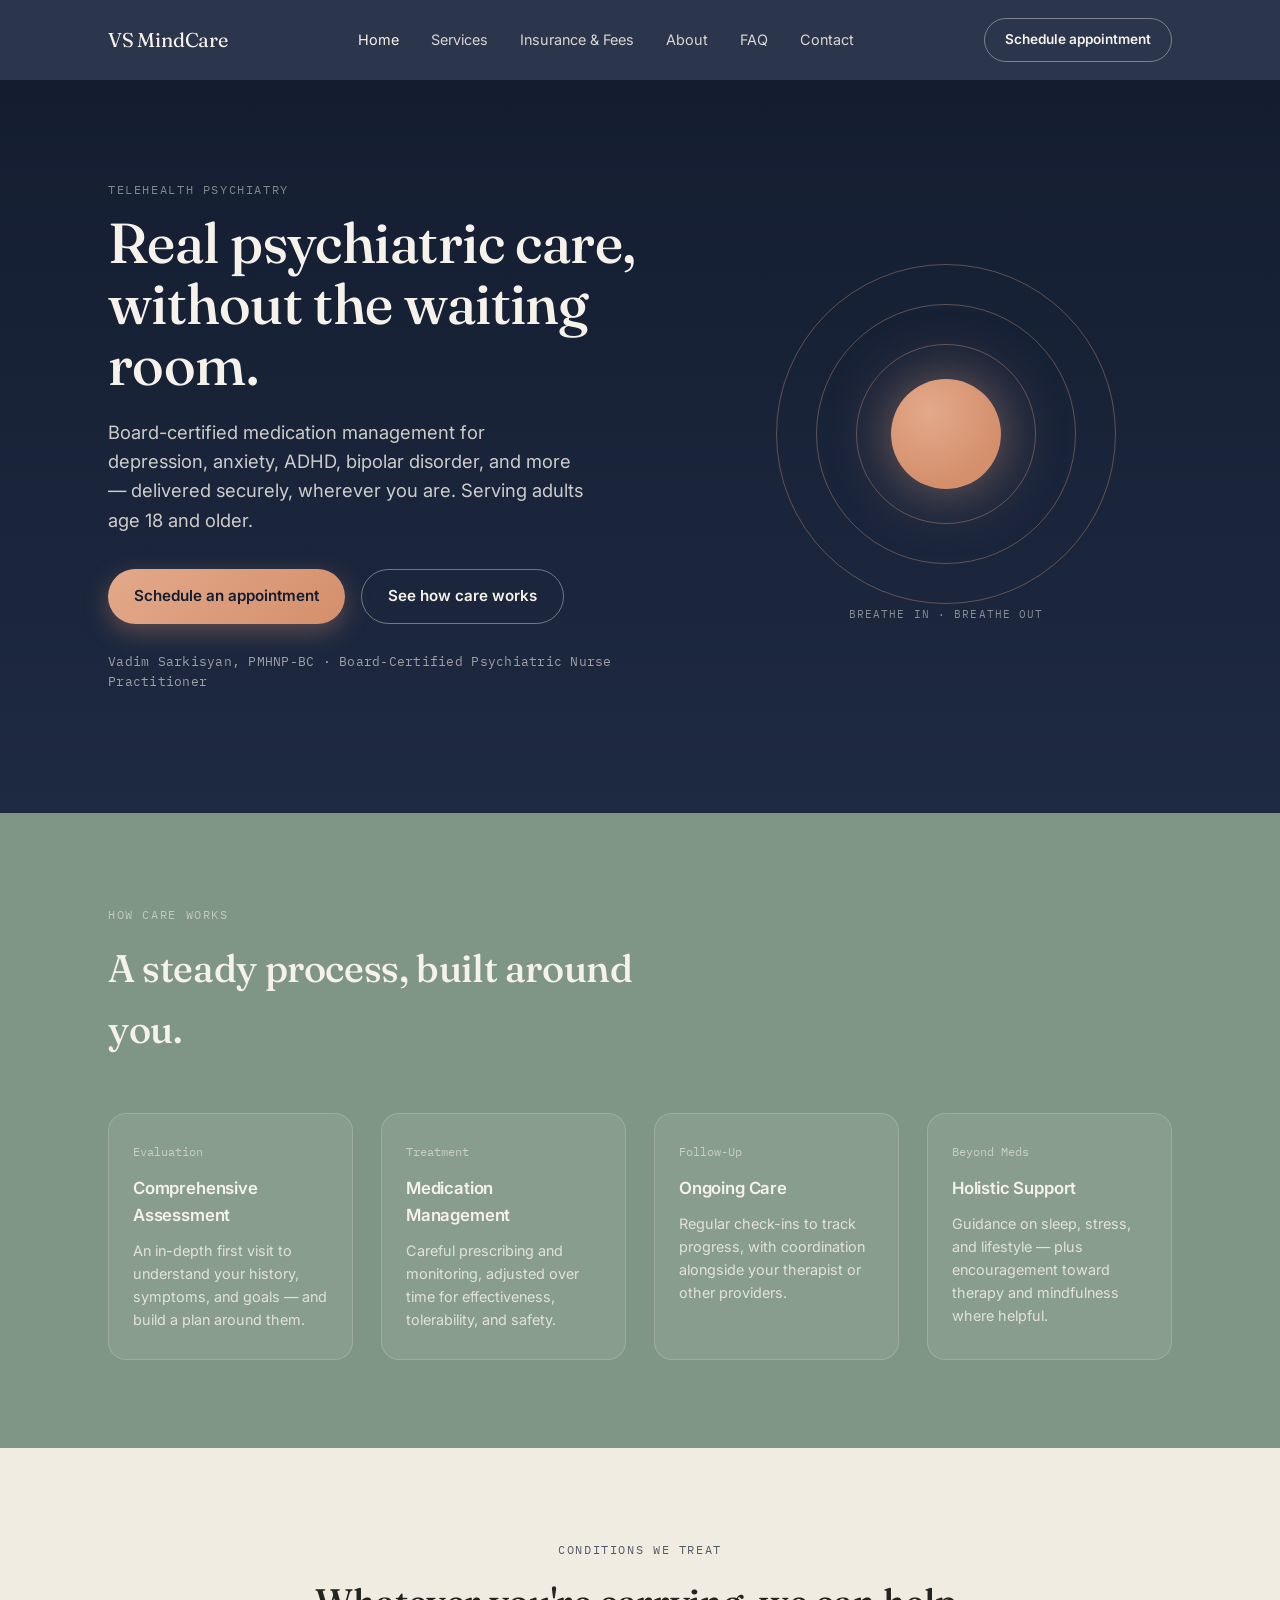
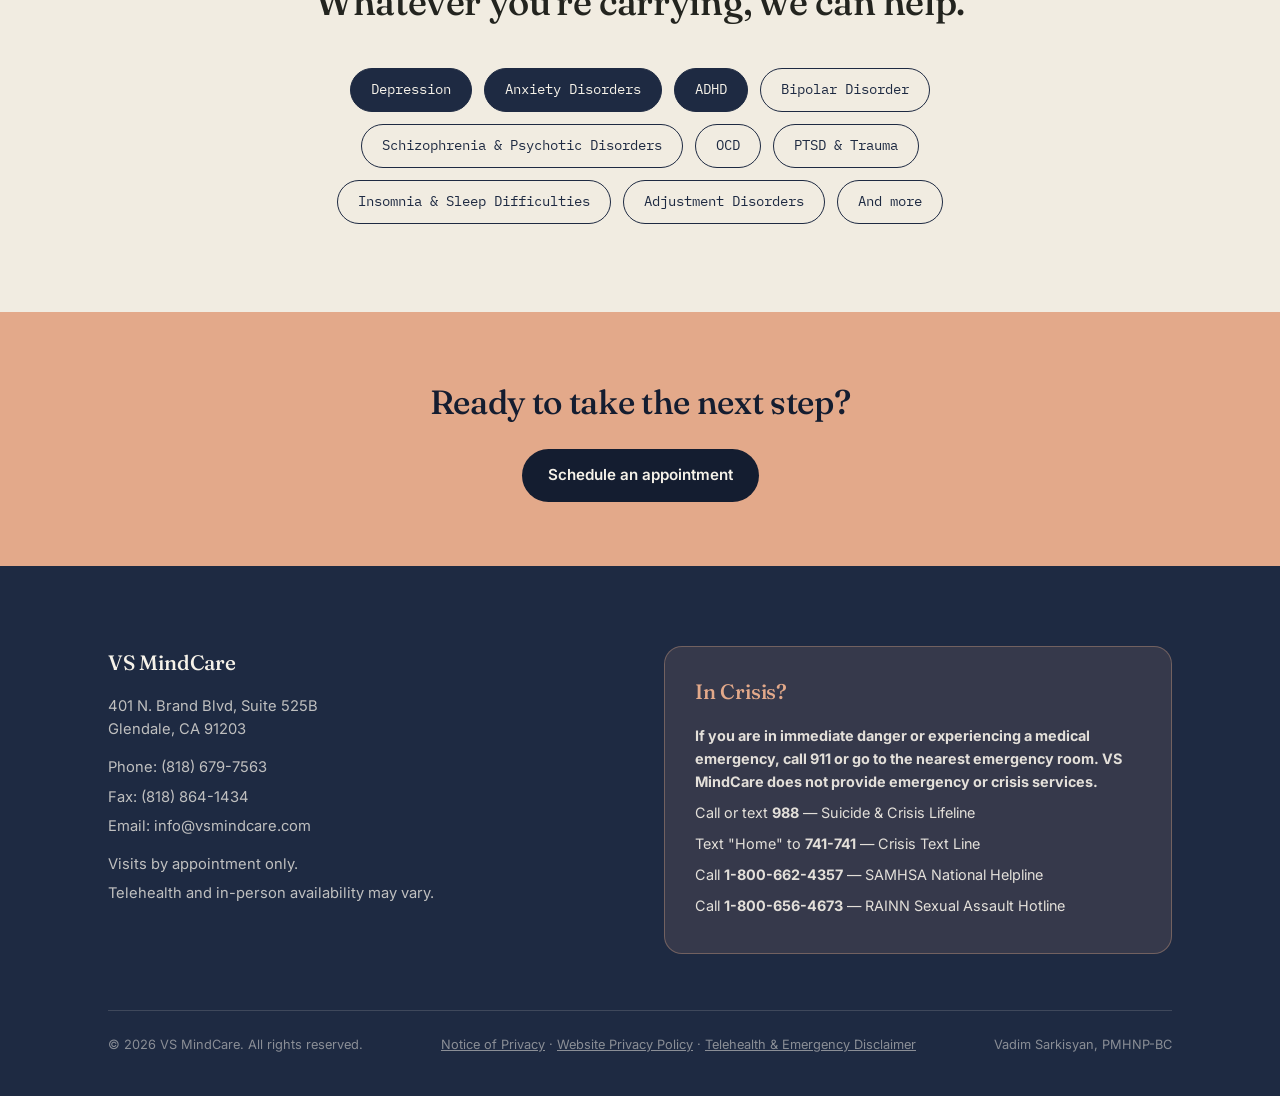
==== commit 5d6a7069: "Add adult age range and emergency guidance" ====
--- a/index.html
+++ b/index.html
@@ -43,7 +43,7 @@
     <div>
       <span class="eyebrow" style="color:rgba(246,242,233,0.65);">Telehealth Psychiatry</span>
       <h1>Real psychiatric care, without the waiting room.</h1>
-      <p class="sub">Board-certified medication management for depression, anxiety, ADHD, bipolar disorder, and more — delivered securely, wherever you are.</p>
+      <p class="sub">Board-certified medication management for depression, anxiety, ADHD, bipolar disorder, and more — delivered securely, wherever you are. Serving adults age 18 and older.</p>
       <div class="cta-row">
         <a href="https://growtherapy.com/provider/cqn00bst01gd/vadim-sarkisyan" target="_blank" rel="noopener noreferrer" class="btn btn-primary">Schedule an appointment</a>
         <a href="services.html" class="btn btn-ghost">See how care works</a>
@@ -129,6 +129,7 @@
       </div>
       <div class="crisis-box">
         <h3>In Crisis?</h3>
+        <p><strong>If you are in immediate danger or experiencing a medical emergency, call 911 or go to the nearest emergency room. VS MindCare does not provide emergency or crisis services.</strong></p>
         <p>Call or text <strong>988</strong> — Suicide &amp; Crisis Lifeline</p>
         <p>Text "Home" to <strong>741-741</strong> — Crisis Text Line</p>
         <p>Call <strong>1-800-662-4357</strong> — SAMHSA National Helpline</p>
